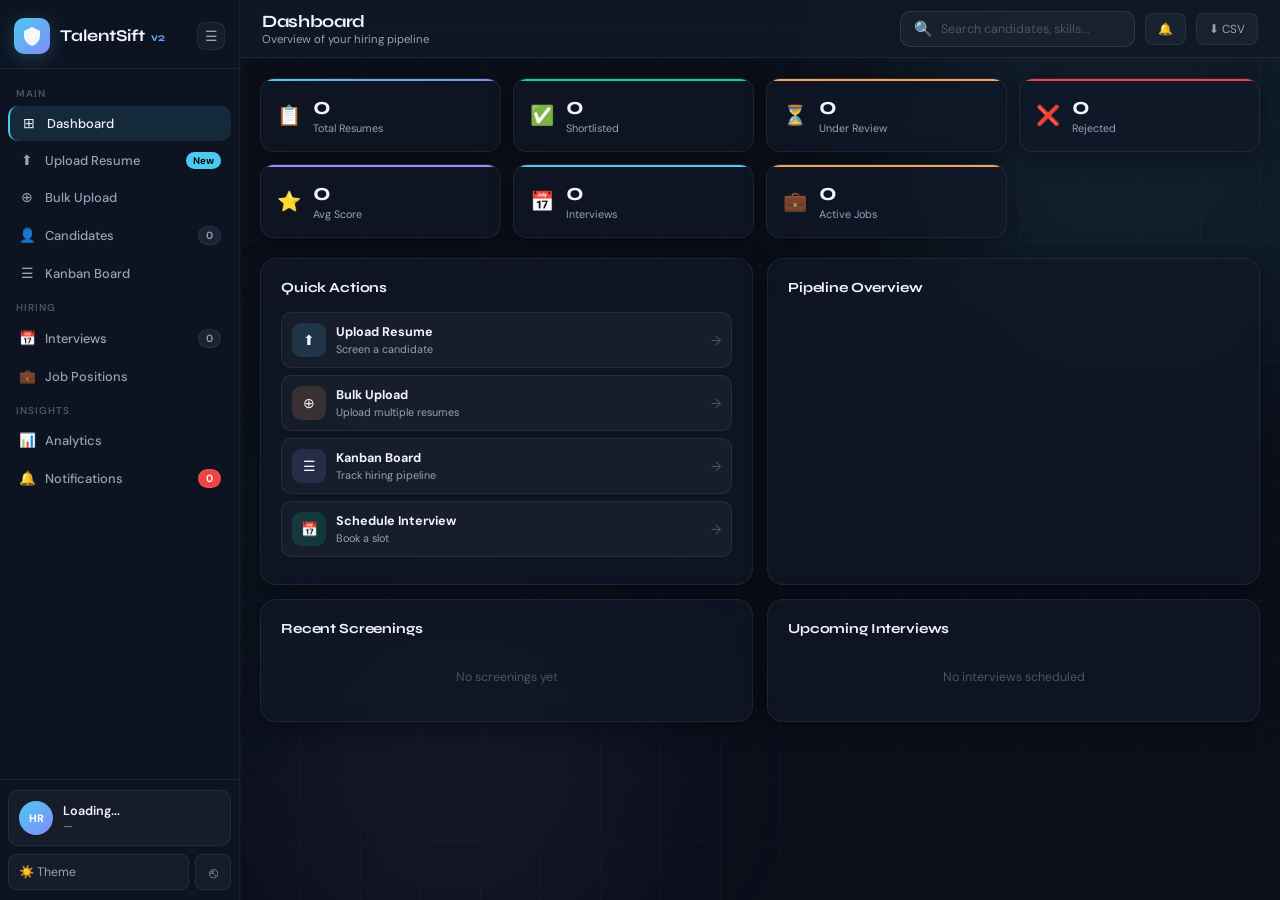
==== templates/index.html @ c9c7a119 "Add files via upload" ====
<!DOCTYPE html>
<html lang="en" data-theme="dark">
<head>
<meta charset="UTF-8">
<meta name="viewport" content="width=device-width, initial-scale=1.0">
<title>TalentSift v2 — Resume Screening System</title>
<link href="https://fonts.googleapis.com/css2?family=Syne:wght@400;500;600;700;800&family=DM+Sans:ital,opsz,wght@0,9..40,300;0,9..40,400;0,9..40,500&display=swap" rel="stylesheet">
<link rel="stylesheet" href="/static/css/style.css">
</head>
<body>

<div class="bg-canvas">
  <div class="orb orb-1"></div><div class="orb orb-2"></div><div class="orb orb-3"></div>
  <div class="grid-overlay"></div>
</div>

<!-- SIDEBAR -->
<aside class="sidebar" id="sidebar">
  <div class="sidebar-header">
    <div class="logo">
      <div class="logo-icon">
        <svg width="22" height="22" viewBox="0 0 22 22" fill="none">
          <path d="M11 2L3 6V11C3 15.4 6.5 19.6 11 20.9C15.5 19.6 19 15.4 19 11V6L11 2Z" fill="currentColor" opacity="0.9"/>
          <path d="M8 11L10 13L14 9" stroke="white" stroke-width="1.5" stroke-linecap="round" stroke-linejoin="round"/>
        </svg>
      </div>
      <span class="logo-text">TalentSift <span class="v2-badge">v2</span></span>
    </div>
    <button class="sidebar-toggle" id="sidebarToggle">☰</button>
  </div>

  <nav class="sidebar-nav">
    <div class="nav-label">Main</div>
    <button class="nav-item active" data-page="dashboard">
      <span class="ni">⊞</span><span>Dashboard</span>
    </button>
    <button class="nav-item" data-page="upload">
      <span class="ni">⬆</span><span>Upload Resume</span>
      <span class="nav-badge">New</span>
    </button>
    <button class="nav-item" data-page="bulk">
      <span class="ni">⊕</span><span>Bulk Upload</span>
    </button>
    <button class="nav-item" data-page="candidates">
      <span class="ni">👤</span><span>Candidates</span>
      <span class="nav-count" id="navCount">0</span>
    </button>
    <button class="nav-item" data-page="kanban">
      <span class="ni">☰</span><span>Kanban Board</span>
    </button>

    <div class="nav-label">Hiring</div>
    <button class="nav-item" data-page="interviews">
      <span class="ni">📅</span><span>Interviews</span>
      <span class="nav-count" id="interviewCount">0</span>
    </button>
    <button class="nav-item" data-page="jobs">
      <span class="ni">💼</span><span>Job Positions</span>
    </button>

    <div class="nav-label">Insights</div>
    <button class="nav-item" data-page="analytics">
      <span class="ni">📊</span><span>Analytics</span>
    </button>
    <button class="nav-item" data-page="notifications">
      <span class="ni">🔔</span><span>Notifications</span>
      <span class="nav-count notif-count" id="notifBadge">0</span>
    </button>
  </nav>

  <div class="sidebar-footer">
    <div class="user-card" id="userCard">
      <div class="user-av" id="userAv">HR</div>
      <div>
        <div class="user-name" id="userName">Loading...</div>
        <div class="user-role" id="userRole">—</div>
      </div>
    </div>
    <div style="display:flex;gap:6px;margin-top:8px">
      <button class="theme-toggle" id="themeToggle">🌙 Theme</button>
      <button class="logout-btn" id="logoutBtn">⎋</button>
    </div>
  </div>
</aside>

<!-- MAIN -->
<main class="main-content" id="mainContent">
  <header class="topbar">
    <div class="topbar-left">
      <button class="mobile-menu-btn" id="mobileMenuBtn">☰</button>
      <div>
        <h1 class="page-title" id="pageTitle">Dashboard</h1>
        <p class="page-subtitle" id="pageSubtitle">Overview of your hiring pipeline</p>
      </div>
    </div>
    <div class="topbar-right">
      <div class="search-bar">
        <span>🔍</span>
        <input type="text" placeholder="Search candidates, skills..." id="globalSearch">
      </div>
      <button class="btn-icon-only" onclick="navigateTo('notifications')" title="Notifications">🔔</button>
      <button class="btn-icon-only export-btn" onclick="exportCSV()" title="Export CSV">⬇ CSV</button>
    </div>
  </header>

  <div class="pages-container">

    <!-- ════ DASHBOARD ════ -->
    <div class="page active" id="page-dashboard">
      <div class="stats-grid" id="statsGrid">
        <div class="stat-card s-total">
          <div class="stat-ico">📋</div>
          <div><div class="stat-val" id="stTotal">0</div><div class="stat-lbl">Total Resumes</div></div>
        </div>
        <div class="stat-card s-sl">
          <div class="stat-ico">✅</div>
          <div><div class="stat-val" id="stSL">0</div><div class="stat-lbl">Shortlisted</div></div>
        </div>
        <div class="stat-card s-rv">
          <div class="stat-ico">⏳</div>
          <div><div class="stat-val" id="stRV">0</div><div class="stat-lbl">Under Review</div></div>
        </div>
        <div class="stat-card s-rj">
          <div class="stat-ico">❌</div>
          <div><div class="stat-val" id="stRJ">0</div><div class="stat-lbl">Rejected</div></div>
        </div>
        <div class="stat-card s-avg">
          <div class="stat-ico">⭐</div>
          <div><div class="stat-val" id="stAvg">0</div><div class="stat-lbl">Avg Score</div></div>
        </div>
        <div class="stat-card s-int">
          <div class="stat-ico">📅</div>
          <div><div class="stat-val" id="stInt">0</div><div class="stat-lbl">Interviews</div></div>
        </div>
        <div class="stat-card s-jobs">
          <div class="stat-ico">💼</div>
          <div><div class="stat-val" id="stJobs">0</div><div class="stat-lbl">Active Jobs</div></div>
        </div>
      </div>

      <div class="dash-grid">
        <div class="dc quick-acts">
          <h3 class="ct">Quick Actions</h3>
          <button class="action-btn" onclick="navigateTo('upload')"><span class="aico" style="background:rgba(76,201,240,.15)">⬆</span><div><b>Upload Resume</b><small>Screen a candidate</small></div><span class="arr">→</span></button>
          <button class="action-btn" onclick="navigateTo('bulk')"><span class="aico" style="background:rgba(244,162,97,.15)">⊕</span><div><b>Bulk Upload</b><small>Upload multiple resumes</small></div><span class="arr">→</span></button>
          <button class="action-btn" onclick="navigateTo('kanban')"><span class="aico" style="background:rgba(129,140,248,.15)">☰</span><div><b>Kanban Board</b><small>Track hiring pipeline</small></div><span class="arr">→</span></button>
          <button class="action-btn" onclick="navigateTo('interviews')"><span class="aico" style="background:rgba(6,214,160,.15)">📅</span><div><b>Schedule Interview</b><small>Book a slot</small></div><span class="arr">→</span></button>
        </div>

        <div class="dc pipeline-card">
          <h3 class="ct">Pipeline Overview</h3>
          <div id="pipelineOverview"></div>
        </div>

        <div class="dc recent-card">
          <h3 class="ct">Recent Screenings</h3>
          <div id="recentList"><div class="empty-sm">No screenings yet</div></div>
        </div>

        <div class="dc upcoming-card">
          <h3 class="ct">Upcoming Interviews</h3>
          <div id="upcomingInterviews"><div class="empty-sm">No interviews scheduled</div></div>
        </div>
      </div>
    </div>

    <!-- ════ UPLOAD ════ -->
    <div class="page" id="page-upload">
      <div class="upload-wrap">
        <div class="upload-left">
          <div class="dc">
            <h3 class="ct">Select Job Position</h3>
            <div class="fg"><label>Target Role</label><select class="fi" id="uploadJobSel"></select></div>
            <div class="divider"></div>
            <h3 class="ct">Upload Resume</h3>
            <div class="drop-zone" id="dropZone">
              <div style="font-size:2.5rem;opacity:.4">📄</div>
              <strong>Drop resume here or click to browse</strong>
              <span style="color:var(--sub);font-size:.8rem">PDF · DOC · DOCX · TXT · Max 16MB</span>
              <input type="file" id="fileInput" accept=".pdf,.doc,.docx,.txt" hidden>
            </div>
            <div class="file-preview" id="filePrev" style="display:none">
              <span style="font-size:1.6rem">📄</span>
              <div><div id="prevName" class="fn">file.pdf</div><div id="prevSize" class="fs">0 KB</div></div>
              <button class="rm-btn" id="rmFile">✕</button>
            </div>
            <button class="btn-primary btn-full" id="analyzeBtn" disabled>⚡ Analyze Resume</button>
          </div>
        </div>
        <div class="upload-right">
          <div class="dc results-panel" id="resultsPanel">
            <div class="rph" id="rph">
              <div style="font-size:3rem;opacity:.2">📊</div>
              <p style="color:var(--sub);text-align:center;font-size:.88rem">Upload a resume to see AI analysis results</p>
            </div>
            <div id="rContent" style="display:none"></div>
          </div>
        </div>
      </div>
      <!-- Overlay -->
      <div class="up-overlay" id="upOverlay" style="display:none">
        <div class="up-prog-card">
          <div class="spinner"></div>
          <div class="prog-title">Analyzing Resume...</div>
          <div id="progSteps">
            <div class="prog-step active" id="ps1">📥 Extracting content</div>
            <div class="prog-step" id="ps2">🧠 Parsing information</div>
            <div class="prog-step" id="ps3">⚖️ Scoring against role</div>
            <div class="prog-step" id="ps4">✅ Generating report</div>
          </div>
        </div>
      </div>
    </div>

    <!-- ════ BULK UPLOAD ════ -->
    <div class="page" id="page-bulk">
      <div class="dc" style="max-width:700px;margin:0 auto">
        <h3 class="ct">Bulk Resume Upload</h3>
        <p style="color:var(--sub);font-size:.88rem;margin-bottom:20px">Upload multiple resumes at once. All will be screened against the selected job position.</p>
        <div class="fg"><label>Target Job Position</label><select class="fi" id="bulkJobSel"></select></div>
        <div class="bulk-drop" id="bulkDrop">
          <div style="font-size:3rem;opacity:.3">📂</div>
          <strong style="font-size:1rem">Drop multiple resumes here</strong>
          <span style="color:var(--sub);font-size:.82rem">Or click to select files (PDF, DOC, DOCX, TXT)</span>
          <input type="file" id="bulkInput" accept=".pdf,.doc,.docx,.txt" multiple hidden>
        </div>
        <div id="bulkFileList" style="margin:16px 0;display:flex;flex-direction:column;gap:8px"></div>
        <button class="btn-primary btn-full" id="bulkAnalyzeBtn" disabled>⚡ Analyze All Resumes</button>
        <div id="bulkResults" style="margin-top:20px"></div>
      </div>
    </div>

    <!-- ════ CANDIDATES ════ -->
    <div class="page" id="page-candidates">
      <div class="cand-toolbar">
        <div class="filter-grp">
          <button class="fb active" data-filter="">All</button>
          <button class="fb" data-filter="shortlisted">✅ Shortlisted</button>
          <button class="fb" data-filter="review">⏳ Review</button>
          <button class="fb" data-filter="maybe">❓ Maybe</button>
          <button class="fb" data-filter="rejected">❌ Rejected</button>
        </div>
        <div style="display:flex;gap:8px;align-items:center">
          <select class="fi compact" id="candJobFilter"><option value="">All Positions</option></select>
          <button class="btn-sec" onclick="loadCandidates()">⟳ Refresh</button>
        </div>
      </div>
      <div class="cand-grid" id="candGrid">
        <div class="empty-state"><div class="ei">👤</div><h3>No candidates yet</h3><p>Upload resumes to start screening</p><button class="btn-primary" onclick="navigateTo('upload')">Upload Resume</button></div>
      </div>
    </div>

    <!-- ════ KANBAN ════ -->
    <div class="page" id="page-kanban">
      <div class="kanban-board" id="kanbanBoard">
        <!-- Columns rendered by JS -->
      </div>
    </div>

    <!-- ════ INTERVIEWS ════ -->
    <div class="page" id="page-interviews">
      <div class="int-wrap">
        <div class="int-list-panel">
          <div class="panel-hdr">
            <h3 class="ct">Scheduled Interviews</h3>
            <button class="btn-primary compact" onclick="openScheduleModal()">+ Schedule</button>
          </div>
          <div id="interviewList"><div class="empty-sm">No interviews scheduled yet</div></div>
        </div>
        <div class="int-cal-panel">
          <h3 class="ct">Interview Calendar</h3>
          <div class="mini-calendar" id="miniCalendar"></div>
          <div class="cal-events" id="calEvents"></div>
        </div>
      </div>
    </div>

    <!-- ════ JOBS ════ -->
    <div class="page" id="page-jobs">
      <div class="jobs-wrap">
        <div class="jobs-list-panel">
          <div class="panel-hdr">
            <h3 class="ct">Job Positions</h3>
            <button class="btn-primary compact" onclick="clearJobForm()">+ New Job</button>
          </div>
          <div id="jobsList"></div>
        </div>
        <div class="job-form-panel">
          <div class="panel-hdr"><h3 class="ct" id="jobFormTitle">Create Job Position</h3></div>
          <form id="jobForm" onsubmit="return false">
            <div class="fg"><label>Job Title *</label><input class="fi" id="jTitle" placeholder="e.g. Senior Python Developer"></div>
            <div class="fg"><label>Department</label><input class="fi" id="jDept" placeholder="e.g. Engineering"></div>
            <div class="fg"><label>Location</label><input class="fi" id="jLoc" placeholder="Remote / On-site / Hybrid"></div>
            <div class="fg"><label>Required Skills *</label><input class="fi" id="jReq" placeholder="python, django, postgresql"></div>
            <div class="fg"><label>Preferred Skills</label><input class="fi" id="jPref" placeholder="kubernetes, aws, redis"></div>
            <div class="fg"><label>Min. Experience (years)</label><input class="fi" type="number" id="jExp" placeholder="3" min="0"></div>
            <div class="fg"><label>Job Status</label><select class="fi" id="jStatus"><option value="active">Active</option><option value="paused">Paused</option><option value="closed">Closed</option></select></div>
            <div class="fg"><label>Description</label><textarea class="fi" id="jDesc" rows="4" placeholder="Describe the role..."></textarea></div>
            <div style="display:flex;gap:10px">
              <button class="btn-primary" style="flex:1" id="saveJobBtn">Save Position</button>
              <button class="btn-sec" onclick="clearJobForm()" style="flex:1">Cancel</button>
            </div>
          </form>
        </div>
      </div>
    </div>

    <!-- ════ ANALYTICS ════ -->
    <div class="page" id="page-analytics">
      <div class="an-grid">
        <div class="dc an-card">
          <h3 class="ct">Top Skills in Demand</h3>
          <div id="anSkills"><div class="empty-sm">No data yet</div></div>
        </div>
        <div class="dc an-card">
          <h3 class="ct">Score Distribution</h3>
          <div id="anScores"><div class="empty-sm">No data yet</div></div>
        </div>
        <div class="dc an-card">
          <h3 class="ct">Status Breakdown</h3>
          <div id="anStatus"><div class="empty-sm">No data yet</div></div>
        </div>
        <div class="dc an-card">
          <h3 class="ct">Upload Timeline</h3>
          <div id="anTimeline"><div class="empty-sm">No data yet</div></div>
        </div>
        <div class="dc an-full">
          <h3 class="ct">Pipeline Health Metrics</h3>
          <div id="anHealth"><div class="empty-sm">No data yet</div></div>
        </div>
      </div>
    </div>

    <!-- ════ NOTIFICATIONS ════ -->
    <div class="page" id="page-notifications">
      <div class="dc" style="max-width:700px;margin:0 auto">
        <h3 class="ct">Notifications</h3>
        <div id="notifList"><div class="empty-sm">No notifications yet</div></div>
      </div>
    </div>

  </div><!-- end pages-container -->
</main>

<!-- ════ CANDIDATE MODAL ════ -->
<div class="modal-overlay" id="candModal" style="display:none">
  <div class="modal-card large">
    <button class="modal-close" onclick="closeCandModal()">✕</button>
    <div id="candModalContent"></div>
  </div>
</div>

<!-- ════ INTERVIEW SCHEDULE MODAL ════ -->
<div class="modal-overlay" id="schedModal" style="display:none">
  <div class="modal-card">
    <button class="modal-close" onclick="closeSchedModal()">✕</button>
    <h3 class="ct" style="margin-bottom:20px">📅 Schedule Interview</h3>
    <div class="fg"><label>Candidate</label><select class="fi" id="sIntCandidate"></select></div>
    <div class="fg"><label>Interviewer Name</label><input class="fi" id="sIntInterviewer" placeholder="e.g. John Smith"></div>
    <div style="display:grid;grid-template-columns:1fr 1fr;gap:12px">
      <div class="fg"><label>Date</label><input class="fi" type="date" id="sIntDate"></div>
      <div class="fg"><label>Time</label><input class="fi" type="time" id="sIntTime"></div>
    </div>
    <div class="fg"><label>Interview Type</label>
      <select class="fi" id="sIntType">
        <option>Video Call</option><option>Phone Screening</option>
        <option>Technical Round</option><option>HR Round</option>
        <option>In-Person</option><option>Panel Interview</option>
      </select>
    </div>
    <div class="fg"><label>Meeting Link (optional)</label><input class="fi" id="sIntLink" placeholder="https://meet.google.com/..."></div>
    <div class="fg"><label>Notes</label><textarea class="fi" id="sIntNotes" rows="3" placeholder="Interview agenda, preparation notes..."></textarea></div>
    <div style="display:flex;gap:10px;margin-top:4px">
      <button class="btn-primary" style="flex:1" onclick="saveInterview()">📅 Schedule & Notify</button>
      <button class="btn-sec" onclick="closeSchedModal()">Cancel</button>
    </div>
  </div>
</div>

<!-- TOAST -->
<div class="toast-container" id="toastCont"></div>

<script src="/static/js/app.js"></script>
</body>
</html>
---- static/css/style.css ----
/* TalentSift v2 — Complete Stylesheet */
@import url('https://fonts.googleapis.com/css2?family=Syne:wght@400;500;600;700;800&family=DM+Sans:opsz,wght@9..40,300;9..40,400;9..40,500&display=swap');

:root {
  --fd: 'Syne', sans-serif;
  --fb: 'DM Sans', sans-serif;
  --sw: 240px;
  --scw: 68px;
  --tr: 0.22s cubic-bezier(.4,0,.2,1);
  --c-sl: #06d6a0; --c-rv: #f4a261; --c-mb: #a78bfa;
  --c-rj: #ef4444; --c-ac: #4cc9f0; --c-ac2: #818cf8;
}
[data-theme="dark"] {
  --bg:#0b0f1a; --surf:#111827; --elev:#1a2234; --hov:#1e2a40;
  --brd:rgba(255,255,255,.07); --brd2:rgba(255,255,255,.14);
  --tx:#f0f4ff; --sub:#94a3b8; --mut:#4b5563;
  --sb-bg:#0d1321; --sb-brd:rgba(255,255,255,.06);
  --nac:rgba(76,201,240,.12); --nacb:#4cc9f0; --nhov:rgba(255,255,255,.04);
  --ibg:rgba(255,255,255,.04); --ibrd:rgba(255,255,255,.1); --ifoc:rgba(76,201,240,.3);
  --cbg:rgba(17,24,39,.7); --cbrd:rgba(255,255,255,.07); --csh:0 4px 24px rgba(0,0,0,.4);
  --o1:rgba(76,201,240,.08); --o2:rgba(129,140,248,.06); --o3:rgba(6,214,160,.04);
  --grid:rgba(255,255,255,.02);
  --bp:linear-gradient(135deg,#4cc9f0,#818cf8); --bps:0 4px 20px rgba(76,201,240,.25);
}
[data-theme="light"] {
  --bg:#f0f4ff; --surf:#fff; --elev:#f8faff; --hov:#eef2ff;
  --brd:rgba(0,0,0,.07); --brd2:rgba(0,0,0,.14);
  --tx:#0f172a; --sub:#475569; --mut:#94a3b8;
  --sb-bg:#fff; --sb-brd:rgba(0,0,0,.06);
  --nac:rgba(76,201,240,.1); --nacb:#0ea5e9; --nhov:rgba(0,0,0,.03);
  --ibg:rgba(0,0,0,.03); --ibrd:rgba(0,0,0,.1); --ifoc:rgba(14,165,233,.2);
  --cbg:rgba(255,255,255,.9); --cbrd:rgba(0,0,0,.07); --csh:0 4px 24px rgba(0,0,0,.08);
  --o1:rgba(14,165,233,.07); --o2:rgba(129,140,248,.05); --o3:rgba(6,214,160,.04);
  --grid:rgba(0,0,0,.025);
  --bp:linear-gradient(135deg,#0ea5e9,#818cf8); --bps:0 4px 20px rgba(14,165,233,.25);
}

*,*::before,*::after{box-sizing:border-box;margin:0;padding:0;}
html{font-size:15px;}
body{font-family:var(--fb);background:var(--bg);color:var(--tx);min-height:100vh;display:flex;overflow:hidden;transition:background .3s,color .2s;}
::-webkit-scrollbar{width:5px;height:5px;}
::-webkit-scrollbar-track{background:transparent;}
::-webkit-scrollbar-thumb{background:var(--brd2);border-radius:10px;}

/* BG */
.bg-canvas{position:fixed;inset:0;z-index:0;pointer-events:none;overflow:hidden;}
.orb{position:absolute;border-radius:50%;filter:blur(80px);animation:of 22s ease-in-out infinite;}
.orb-1{width:500px;height:500px;background:var(--o1);top:-100px;right:-100px;animation-duration:25s;}
.orb-2{width:400px;height:400px;background:var(--o2);bottom:-80px;left:20%;animation-duration:30s;animation-delay:-8s;}
.orb-3{width:350px;height:350px;background:var(--o3);top:40%;left:-80px;animation-duration:22s;animation-delay:-15s;}
@keyframes of{0%,100%{transform:translate(0,0) scale(1);}33%{transform:translate(30px,-30px) scale(1.05);}66%{transform:translate(-20px,20px) scale(.95);}}
.grid-overlay{position:absolute;inset:0;background-image:linear-gradient(var(--grid) 1px,transparent 1px),linear-gradient(90deg,var(--grid) 1px,transparent 1px);background-size:60px 60px;}

/* SIDEBAR */
.sidebar{position:fixed;left:0;top:0;bottom:0;width:var(--sw);background:var(--sb-bg);border-right:1px solid var(--sb-brd);display:flex;flex-direction:column;z-index:100;transition:width var(--tr);backdrop-filter:blur(20px);}
.sidebar.collapsed{width:var(--scw);}
.sidebar.collapsed .logo-text,.sidebar.collapsed .nav-item span:not(.ni),.sidebar.collapsed .nav-label,.sidebar.collapsed .nav-badge,.sidebar.collapsed .nav-count,.sidebar.collapsed .user-name,.sidebar.collapsed .user-role,.sidebar.collapsed .theme-toggle span{display:none;}
.sidebar-header{padding:18px 14px 14px;display:flex;align-items:center;justify-content:space-between;border-bottom:1px solid var(--sb-brd);}
.logo{display:flex;align-items:center;gap:10px;}
.logo-icon{width:36px;height:36px;border-radius:10px;background:var(--bp);display:flex;align-items:center;justify-content:center;color:white;flex-shrink:0;box-shadow:var(--bps);}
.logo-text{font-family:var(--fd);font-weight:700;font-size:1.1rem;color:var(--tx);}
.v2-badge{background:var(--bp);-webkit-background-clip:text;-webkit-text-fill-color:transparent;font-size:.75rem;margin-left:2px;}
.sidebar-toggle{width:28px;height:28px;border-radius:8px;border:1px solid var(--brd);background:var(--ibg);color:var(--sub);cursor:pointer;font-size:.9rem;transition:all var(--tr);}
.sidebar-toggle:hover{background:var(--hov);}
.sidebar-nav{flex:1;padding:10px 8px;overflow-y:auto;}
.nav-label{font-size:.67rem;font-weight:600;letter-spacing:.1em;text-transform:uppercase;color:var(--mut);padding:8px 8px 4px;margin-bottom:2px;}
.nav-item{width:100%;display:flex;align-items:center;gap:9px;padding:9px 10px;border-radius:10px;border:none;background:transparent;color:var(--sub);cursor:pointer;font-family:var(--fb);font-size:.86rem;font-weight:500;transition:all var(--tr);position:relative;margin-bottom:2px;text-align:left;}
.nav-item:hover{background:var(--nhov);color:var(--tx);}
.nav-item.active{background:var(--nac);color:var(--tx);border-left:2.5px solid var(--nacb);}
.ni{font-size:.9rem;flex-shrink:0;width:18px;text-align:center;}
.nav-badge{margin-left:auto;background:var(--c-ac);color:#000;font-size:.64rem;font-weight:700;padding:2px 7px;border-radius:20px;}
.nav-count{margin-left:auto;background:var(--elev);color:var(--sub);font-size:.7rem;font-weight:600;padding:2px 7px;border-radius:20px;border:1px solid var(--brd);}
.notif-count{background:var(--c-rj)!important;color:white!important;}
.sidebar-footer{padding:10px 8px;border-top:1px solid var(--sb-brd);}
.user-card{display:flex;align-items:center;gap:10px;padding:10px;border-radius:10px;background:var(--ibg);border:1px solid var(--brd);margin-bottom:8px;}
.user-av{width:34px;height:34px;border-radius:50%;background:var(--bp);display:flex;align-items:center;justify-content:center;font-size:.72rem;font-weight:700;color:white;flex-shrink:0;}
.user-name{font-size:.84rem;font-weight:600;color:var(--tx);}
.user-role{font-size:.72rem;color:var(--sub);text-transform:capitalize;}
.theme-toggle{flex:1;display:flex;align-items:center;gap:6px;padding:8px 10px;border-radius:8px;border:1px solid var(--brd);background:var(--ibg);color:var(--sub);cursor:pointer;font-family:var(--fb);font-size:.82rem;transition:all var(--tr);}
.theme-toggle:hover{background:var(--hov);color:var(--tx);}
.logout-btn{width:36px;height:36px;border-radius:8px;border:1px solid var(--brd);background:var(--ibg);color:var(--sub);cursor:pointer;font-size:1rem;transition:all var(--tr);}
.logout-btn:hover{background:rgba(239,68,68,.15);color:var(--c-rj);}

/* MAIN */
.main-content{margin-left:var(--sw);flex:1;display:flex;flex-direction:column;height:100vh;overflow:hidden;transition:margin-left var(--tr);position:relative;z-index:1;}
.sidebar.collapsed~.main-content{margin-left:var(--scw);}

/* TOPBAR */
.topbar{height:58px;padding:0 22px;display:flex;align-items:center;justify-content:space-between;border-bottom:1px solid var(--brd);background:rgba(var(--surf-rgb,17,24,39),.8);backdrop-filter:blur(20px);flex-shrink:0;}
[data-theme="light"] .topbar{background:rgba(255,255,255,.85);}
.topbar-left{display:flex;align-items:center;gap:12px;}
.mobile-menu-btn{display:none;width:34px;height:34px;border-radius:8px;border:1px solid var(--brd);background:var(--ibg);color:var(--sub);cursor:pointer;font-size:1rem;}
.page-title{font-family:var(--fd);font-size:1.15rem;font-weight:700;letter-spacing:-.02em;}
.page-subtitle{font-size:.76rem;color:var(--sub);}
.topbar-right{display:flex;align-items:center;gap:10px;}
.search-bar{display:flex;align-items:center;gap:8px;padding:7px 13px;border-radius:10px;border:1px solid var(--ibrd);background:var(--ibg);}
.search-bar input{border:none;background:transparent;outline:none;font-family:var(--fb);font-size:.83rem;color:var(--tx);width:180px;}
.search-bar input::placeholder{color:var(--mut);}
.btn-icon-only{padding:7px 12px;border-radius:8px;border:1px solid var(--brd);background:var(--ibg);color:var(--sub);cursor:pointer;font-size:.78rem;font-family:var(--fb);transition:all var(--tr);}
.btn-icon-only:hover{background:var(--hov);color:var(--tx);}

/* PAGES */
.pages-container{flex:1;overflow-y:auto;padding:20px;}
.page{display:none;animation:fiu .3s ease both;}
.page.active{display:block;}
@keyframes fiu{from{opacity:0;transform:translateY(10px);}to{opacity:1;transform:translateY(0);}}

/* SHARED CARD */
.dc{background:var(--cbg);border:1px solid var(--cbrd);border-radius:16px;padding:20px;backdrop-filter:blur(10px);box-shadow:var(--csh);}
.ct{font-family:var(--fd);font-size:.93rem;font-weight:700;margin-bottom:16px;letter-spacing:-.01em;}
.divider{border:none;border-top:1px solid var(--brd);margin:18px 0;}

/* FORMS */
.fg{margin-bottom:14px;}
.fg label{display:block;font-size:.8rem;font-weight:600;color:var(--sub);margin-bottom:5px;}
.fi{width:100%;padding:9px 13px;border:1px solid var(--ibrd);border-radius:10px;background:var(--ibg);color:var(--tx);font-family:var(--fb);font-size:.86rem;outline:none;transition:all var(--tr);}
.fi:focus{border-color:var(--c-ac);box-shadow:0 0 0 3px var(--ifoc);}
textarea.fi{resize:vertical;}

/* BUTTONS */
.btn-primary{padding:10px 18px;border-radius:10px;border:none;background:var(--bp);color:white;font-family:var(--fb);font-size:.86rem;font-weight:600;cursor:pointer;display:inline-flex;align-items:center;justify-content:center;gap:7px;transition:all var(--tr);box-shadow:var(--bps);}
.btn-primary:hover:not(:disabled){transform:translateY(-1px);filter:brightness(1.1);}
.btn-primary:disabled{opacity:.4;cursor:not-allowed;}
.btn-primary.btn-full{width:100%;}
.btn-primary.compact{padding:7px 13px;font-size:.8rem;}
.btn-sec{padding:8px 13px;border-radius:9px;border:1px solid var(--brd);background:var(--ibg);color:var(--sub);font-family:var(--fb);font-size:.82rem;cursor:pointer;transition:all var(--tr);}
.btn-sec:hover{background:var(--hov);color:var(--tx);}

/* STATS */
.stats-grid{display:grid;grid-template-columns:repeat(7,1fr);gap:12px;margin-bottom:20px;}
.stat-card{background:var(--cbg);border:1px solid var(--cbrd);border-radius:14px;padding:16px;display:flex;align-items:center;gap:12px;box-shadow:var(--csh);transition:transform var(--tr);position:relative;overflow:hidden;}
.stat-card::before{content:'';position:absolute;top:0;left:0;right:0;height:2px;border-radius:14px 14px 0 0;}
.s-total::before{background:linear-gradient(90deg,var(--c-ac),var(--c-ac2));}
.s-sl::before{background:var(--c-sl);}
.s-rv::before{background:var(--c-rv);}
.s-rj::before{background:var(--c-rj);}
.s-avg::before{background:var(--c-mb);}
.s-int::before{background:var(--c-ac);}
.s-jobs::before{background:var(--c-rv);}
.stat-card:hover{transform:translateY(-2px);}
.stat-ico{font-size:1.3rem;}
.stat-val{font-family:var(--fd);font-size:1.6rem;font-weight:700;line-height:1;}
.stat-lbl{font-size:.72rem;color:var(--sub);margin-top:2px;}

/* DASHBOARD GRID */
.dash-grid{display:grid;grid-template-columns:1fr 1fr 1.2fr 1fr;gap:14px;}
.quick-acts .action-btn{width:100%;display:flex;align-items:center;gap:10px;padding:10px;border-radius:10px;border:1px solid var(--brd);background:var(--ibg);color:var(--tx);cursor:pointer;font-family:var(--fb);transition:all var(--tr);margin-bottom:7px;text-align:left;}
.quick-acts .action-btn:hover{background:var(--hov);transform:translateX(3px);}
.aico{width:34px;height:34px;border-radius:9px;display:flex;align-items:center;justify-content:center;font-size:.9rem;flex-shrink:0;}
.quick-acts .action-btn b{display:block;font-size:.84rem;}
.quick-acts .action-btn small{font-size:.72rem;color:var(--sub);}
.arr{margin-left:auto;color:var(--mut);}
.quick-acts .action-btn:hover .arr{transform:translateX(3px);}

/* Pipeline */
.pipe-row{display:flex;align-items:center;gap:8px;margin-bottom:12px;}
.pipe-lbl{font-size:.78rem;color:var(--sub);width:80px;flex-shrink:0;}
.pipe-track{flex:1;height:7px;border-radius:20px;background:var(--ibg);overflow:hidden;}
.pipe-fill{height:100%;border-radius:20px;transition:width .8s cubic-bezier(.4,0,.2,1);}
.pf-sl{background:var(--c-sl);} .pf-rv{background:var(--c-rv);} .pf-mb{background:var(--c-mb);} .pf-rj{background:var(--c-rj);}
.pipe-pct{font-size:.74rem;font-weight:600;color:var(--sub);width:34px;text-align:right;}

/* Recent */
.recent-item{display:flex;align-items:center;gap:9px;padding:9px 11px;border-radius:10px;background:var(--ibg);border:1px solid var(--brd);margin-bottom:7px;}
.r-av{width:32px;height:32px;border-radius:50%;background:var(--bp);display:flex;align-items:center;justify-content:center;font-size:.7rem;font-weight:700;color:white;flex-shrink:0;}
.r-name{font-size:.83rem;font-weight:600;}
.r-job{font-size:.73rem;color:var(--sub);}
.r-score{margin-left:auto;font-family:var(--fd);font-weight:700;font-size:.9rem;}

/* Upcoming interviews */
.up-int-item{padding:10px 12px;border-radius:10px;background:var(--ibg);border:1px solid var(--brd);margin-bottom:7px;}
.up-int-name{font-size:.85rem;font-weight:600;}
.up-int-meta{font-size:.75rem;color:var(--sub);margin-top:3px;}
.up-int-date{font-size:.72rem;color:var(--c-ac);margin-top:4px;font-weight:500;}

/* UPLOAD */
.upload-wrap{display:grid;grid-template-columns:420px 1fr;gap:18px;position:relative;}
.drop-zone{border:2px dashed var(--brd2);border-radius:14px;padding:36px 20px;display:flex;flex-direction:column;align-items:center;gap:8px;cursor:pointer;transition:all var(--tr);text-align:center;background:var(--ibg);margin-bottom:14px;}
.drop-zone:hover,.drop-zone.dov{border-color:var(--c-ac);background:rgba(76,201,240,.05);}
.file-preview{display:flex;align-items:center;gap:10px;padding:10px 13px;border-radius:10px;background:rgba(76,201,240,.08);border:1px solid rgba(76,201,240,.2);margin-bottom:14px;}
.fn{font-size:.86rem;font-weight:600;} .fs{font-size:.74rem;color:var(--sub);}
.rm-btn{margin-left:auto;width:26px;height:26px;border-radius:50%;border:1px solid var(--brd);background:var(--ibg);color:var(--sub);cursor:pointer;font-size:.7rem;transition:all var(--tr);}
.rm-btn:hover{background:rgba(239,68,68,.15);color:var(--c-rj);}
.results-panel{min-height:400px;}
.rph{display:flex;flex-direction:column;align-items:center;justify-content:center;min-height:350px;gap:12px;}

/* Score section */
.score-sec{display:flex;align-items:center;gap:20px;margin-bottom:20px;padding-bottom:20px;border-bottom:1px solid var(--brd);}
.ring-wrap{position:relative;width:110px;height:110px;flex-shrink:0;}
.ring-wrap svg{width:100%;height:100%;}
.ring-bg{stroke:var(--ibg);}
.ring-prog{transition:stroke-dashoffset 1s cubic-bezier(.4,0,.2,1);}
.ring-center{position:absolute;inset:0;display:flex;flex-direction:column;align-items:center;justify-content:center;}
.ring-num{font-family:var(--fd);font-size:1.9rem;font-weight:800;line-height:1;}
.ring-sub{font-size:.68rem;color:var(--mut);}
.sc-badge{display:inline-block;padding:3px 10px;border-radius:20px;font-size:.74rem;font-weight:700;margin-bottom:5px;}
.sc-excellent{background:rgba(6,214,160,.15);color:var(--c-sl);}
.sc-good{background:rgba(244,162,97,.15);color:var(--c-rv);}
.sc-average{background:rgba(167,139,250,.15);color:var(--c-mb);}
.sc-below{background:rgba(239,68,68,.1);color:var(--c-rj);}
.sc-name{font-family:var(--fd);font-weight:700;font-size:.98rem;}
.sc-email{font-size:.76rem;color:var(--sub);}

.bd-item{margin-bottom:10px;}
.bd-hdr{display:flex;justify-content:space-between;margin-bottom:3px;font-size:.8rem;}
.bd-track{height:5px;border-radius:20px;background:var(--ibg);overflow:hidden;}
.bd-fill{height:100%;border-radius:20px;background:var(--bp);}

.sk-grid{display:grid;grid-template-columns:1fr 1fr;gap:10px;margin-bottom:16px;}
.sk-lbl{font-size:.75rem;font-weight:700;letter-spacing:.05em;text-transform:uppercase;margin-bottom:7px;}
.sk-lbl.matched{color:var(--c-sl);} .sk-lbl.missing{color:var(--c-rj);}
.sk-tags{display:flex;flex-wrap:wrap;gap:5px;}
.sk-tag{padding:2px 9px;border-radius:20px;font-size:.7rem;font-weight:500;}
.sk-m{background:rgba(6,214,160,.12);color:var(--c-sl);border:1px solid rgba(6,214,160,.2);}
.sk-x{background:rgba(239,68,68,.1);color:var(--c-rj);border:1px solid rgba(239,68,68,.2);}

.res-actions{display:flex;gap:8px;}
.ra{flex:1;padding:9px;border-radius:9px;border:none;font-family:var(--fb);font-size:.83rem;font-weight:600;cursor:pointer;transition:all var(--tr);}
.ra:hover{transform:translateY(-1px);}
.ra-sl{background:rgba(6,214,160,.15);color:var(--c-sl);border:1px solid rgba(6,214,160,.3);}
.ra-rj{background:rgba(239,68,68,.1);color:var(--c-rj);border:1px solid rgba(239,68,68,.2);}
.ra-new{background:var(--ibg);color:var(--sub);border:1px solid var(--brd);}

/* Overlay */
.up-overlay{position:fixed;inset:0;background:rgba(0,0,0,.55);display:flex;align-items:center;justify-content:center;z-index:1000;backdrop-filter:blur(8px);}
.up-prog-card{background:var(--cbg);border:1px solid var(--brd2);border-radius:20px;padding:34px 40px;text-align:center;box-shadow:0 20px 60px rgba(0,0,0,.5);}
.spinner{width:48px;height:48px;border-radius:50%;border:3px solid var(--brd);border-top-color:var(--c-ac);animation:spin .8s linear infinite;margin:0 auto 14px;}
@keyframes spin{to{transform:rotate(360deg);}}
.prog-title{font-family:var(--fd);font-size:1.05rem;font-weight:700;margin-bottom:18px;}
.prog-step{padding:7px 14px;border-radius:8px;font-size:.83rem;color:var(--mut);margin-bottom:5px;transition:all var(--tr);}
.prog-step.active{color:var(--tx);background:var(--nac);}
.prog-step.done{color:var(--c-sl);}

/* BULK UPLOAD */
.bulk-drop{border:2px dashed var(--brd2);border-radius:14px;padding:48px 20px;display:flex;flex-direction:column;align-items:center;gap:10px;cursor:pointer;background:var(--ibg);transition:all var(--tr);text-align:center;margin-bottom:12px;}
.bulk-drop:hover{border-color:var(--c-ac);background:rgba(76,201,240,.05);}
.bulk-file-item{display:flex;align-items:center;gap:10px;padding:9px 12px;border-radius:9px;background:var(--ibg);border:1px solid var(--brd);}
.bulk-res-item{padding:10px 14px;border-radius:10px;margin-bottom:7px;border:1px solid var(--brd);}
.bulk-res-item.success{background:rgba(6,214,160,.08);border-color:rgba(6,214,160,.2);}
.bulk-res-item.error{background:rgba(239,68,68,.08);border-color:rgba(239,68,68,.2);}

/* CANDIDATES */
.cand-toolbar{display:flex;align-items:center;justify-content:space-between;gap:10px;margin-bottom:16px;flex-wrap:wrap;}
.filter-grp{display:flex;gap:5px;flex-wrap:wrap;}
.fb{padding:5px 12px;border-radius:20px;border:1px solid var(--brd);background:var(--ibg);color:var(--sub);font-family:var(--fb);font-size:.79rem;cursor:pointer;transition:all var(--tr);}
.fb:hover{background:var(--hov);color:var(--tx);}
.fb.active{background:var(--nac);color:var(--tx);border-color:var(--nacb);}
.fi.compact{padding:6px 10px;font-size:.8rem;}
.cand-grid{display:grid;grid-template-columns:repeat(auto-fill,minmax(290px,1fr));gap:14px;}
.cand-card{background:var(--cbg);border:1px solid var(--cbrd);border-radius:16px;padding:16px;box-shadow:var(--csh);transition:all var(--tr);cursor:pointer;position:relative;overflow:hidden;}
.cand-card::before{content:'';position:absolute;top:0;left:0;right:0;height:2px;}
.cand-card.shortlisted::before{background:var(--c-sl);}
.cand-card.review::before{background:var(--c-rv);}
.cand-card.maybe::before{background:var(--c-mb);}
.cand-card.rejected::before{background:var(--c-rj);}
.cand-card:hover{transform:translateY(-3px);box-shadow:0 12px 40px rgba(0,0,0,.2);}
.cc-hdr{display:flex;align-items:flex-start;gap:10px;margin-bottom:10px;}
.cc-av{width:42px;height:42px;border-radius:50%;background:var(--bp);display:flex;align-items:center;justify-content:center;font-family:var(--fd);font-weight:700;font-size:.88rem;color:white;flex-shrink:0;}
.cc-name{font-family:var(--fd);font-weight:700;font-size:.94rem;}
.cc-job{font-size:.74rem;color:var(--sub);margin-top:2px;}
.cc-score{margin-left:auto;text-align:center;font-family:var(--fd);font-weight:800;font-size:1.25rem;}
.cc-score span{display:block;font-size:.62rem;font-weight:400;color:var(--mut);}
.cc-tags{display:flex;flex-wrap:wrap;gap:4px;margin-bottom:10px;}
.cc-tag{padding:2px 7px;border-radius:20px;font-size:.68rem;background:var(--ibg);color:var(--sub);border:1px solid var(--brd);}
.cc-footer{display:flex;align-items:center;justify-content:space-between;}
.st-badge{padding:3px 9px;border-radius:20px;font-size:.7rem;font-weight:600;}
.st-shortlisted{background:rgba(6,214,160,.12);color:var(--c-sl);}
.st-review{background:rgba(244,162,97,.12);color:var(--c-rv);}
.st-maybe{background:rgba(167,139,250,.12);color:var(--c-mb);}
.st-rejected{background:rgba(239,68,68,.1);color:var(--c-rj);}
.cc-date{font-size:.7rem;color:var(--mut);}
.cc-acts{display:flex;gap:5px;}
.cc-act{width:26px;height:26px;border-radius:7px;border:1px solid var(--brd);background:var(--ibg);color:var(--sub);cursor:pointer;font-size:.75rem;display:flex;align-items:center;justify-content:center;transition:all var(--tr);}
.cc-act:hover{background:var(--hov);}
.cc-act.del:hover{background:rgba(239,68,68,.15);color:var(--c-rj);}
.cc-act.sched:hover{background:rgba(76,201,240,.15);color:var(--c-ac);}

/* KANBAN */
.kanban-board{display:flex;gap:14px;overflow-x:auto;padding-bottom:10px;min-height:500px;}
.kb-col{min-width:240px;max-width:260px;background:var(--cbg);border:1px solid var(--cbrd);border-radius:16px;padding:14px;flex-shrink:0;display:flex;flex-direction:column;}
.kb-col-hdr{display:flex;align-items:center;justify-content:space-between;margin-bottom:12px;padding-bottom:10px;border-bottom:1px solid var(--brd);}
.kb-col-title{font-family:var(--fd);font-weight:700;font-size:.88rem;display:flex;align-items:center;gap:6px;}
.kb-count{background:var(--ibg);border:1px solid var(--brd);color:var(--sub);font-size:.7rem;font-weight:600;padding:2px 7px;border-radius:20px;}
.kb-cards{display:flex;flex-direction:column;gap:8px;flex:1;overflow-y:auto;}
.kb-card{background:var(--surf);border:1px solid var(--brd);border-radius:10px;padding:10px 12px;cursor:grab;transition:all var(--tr);position:relative;}
.kb-card:hover{border-color:var(--brd2);box-shadow:0 4px 16px rgba(0,0,0,.15);}
.kb-card.dragging{opacity:.5;cursor:grabbing;}
.kb-col.drag-over{background:rgba(76,201,240,.05);border-color:var(--c-ac);}
.kb-name{font-weight:600;font-size:.84rem;margin-bottom:3px;}
.kb-job{font-size:.72rem;color:var(--sub);margin-bottom:7px;}
.kb-score{position:absolute;top:10px;right:10px;font-family:var(--fd);font-weight:700;font-size:.88rem;}

/* INTERVIEWS */
.int-wrap{display:grid;grid-template-columns:1.2fr 1fr;gap:16px;}
.int-list-panel,.int-cal-panel{background:var(--cbg);border:1px solid var(--cbrd);border-radius:16px;padding:18px;box-shadow:var(--csh);}
.panel-hdr{display:flex;align-items:center;justify-content:space-between;margin-bottom:14px;}
.int-item{padding:12px 14px;border-radius:10px;border:1px solid var(--brd);background:var(--ibg);margin-bottom:8px;position:relative;}
.int-item.today{border-left:3px solid var(--c-ac);}
.int-name{font-weight:600;font-size:.86rem;}
.int-meta{font-size:.76rem;color:var(--sub);margin-top:3px;}
.int-date{font-size:.74rem;color:var(--c-ac);margin-top:4px;font-weight:500;}
.int-type-badge{display:inline-block;padding:2px 8px;border-radius:20px;font-size:.68rem;background:rgba(76,201,240,.1);color:var(--c-ac);margin-top:4px;}
.int-actions{position:absolute;top:10px;right:10px;display:flex;gap:4px;}
.mini-calendar{background:var(--ibg);border-radius:12px;padding:14px;margin-bottom:14px;}
.cal-hdr{display:flex;justify-content:space-between;align-items:center;margin-bottom:12px;font-weight:600;font-size:.88rem;}
.cal-btn{background:none;border:none;color:var(--sub);cursor:pointer;font-size:1rem;padding:4px 8px;border-radius:6px;transition:all var(--tr);}
.cal-btn:hover{background:var(--hov);color:var(--tx);}
.cal-grid{display:grid;grid-template-columns:repeat(7,1fr);gap:3px;text-align:center;}
.cal-day-name{font-size:.68rem;color:var(--mut);padding:4px 0;font-weight:600;}
.cal-day{font-size:.78rem;padding:5px;border-radius:7px;cursor:pointer;transition:all var(--tr);}
.cal-day:hover{background:var(--hov);}
.cal-day.today{background:var(--bp);color:white;font-weight:700;}
.cal-day.has-event{position:relative;}
.cal-day.has-event::after{content:'';position:absolute;bottom:2px;left:50%;transform:translateX(-50%);width:4px;height:4px;border-radius:50%;background:var(--c-ac);}
.cal-day.other-month{color:var(--mut);}
.cal-events h4{font-size:.8rem;font-weight:600;color:var(--sub);margin-bottom:8px;}
.cal-event-item{padding:7px 10px;border-radius:8px;background:rgba(76,201,240,.08);border:1px solid rgba(76,201,240,.15);margin-bottom:5px;font-size:.78rem;}

/* JOBS */
.jobs-wrap{display:grid;grid-template-columns:340px 1fr;gap:16px;}
.jobs-list-panel,.job-form-panel{background:var(--cbg);border:1px solid var(--cbrd);border-radius:16px;padding:18px;box-shadow:var(--csh);}
.job-item{padding:11px 13px;border-radius:10px;border:1px solid var(--brd);background:var(--ibg);margin-bottom:7px;cursor:pointer;transition:all var(--tr);}
.job-item:hover{background:var(--hov);border-color:var(--brd2);}
.job-item.active-item{background:var(--nac);border-color:var(--nacb);}
.ji-title{font-weight:600;font-size:.86rem;}
.ji-dept{font-size:.74rem;color:var(--sub);margin-top:2px;}
.ji-meta{display:flex;gap:6px;margin-top:7px;flex-wrap:wrap;}
.ji-tag{padding:2px 7px;border-radius:20px;font-size:.66rem;background:var(--elev);color:var(--mut);border:1px solid var(--brd);}
.ji-status{padding:2px 7px;border-radius:20px;font-size:.66rem;font-weight:600;}
.ji-active{background:rgba(6,214,160,.12);color:var(--c-sl);}
.ji-paused{background:rgba(244,162,97,.12);color:var(--c-rv);}
.ji-closed{background:rgba(239,68,68,.1);color:var(--c-rj);}

/* ANALYTICS */
.an-grid{display:grid;grid-template-columns:1fr 1fr;gap:14px;}
.an-card{background:var(--cbg);border:1px solid var(--cbrd);border-radius:16px;padding:18px;box-shadow:var(--csh);}
.an-full{grid-column:1/-1;background:var(--cbg);border:1px solid var(--cbrd);border-radius:16px;padding:18px;box-shadow:var(--csh);}
.sk-bar-row{display:flex;align-items:center;gap:8px;margin-bottom:10px;}
.sk-bar-name{font-size:.79rem;color:var(--sub);width:110px;flex-shrink:0;text-overflow:ellipsis;overflow:hidden;white-space:nowrap;}
.sk-bar-track{flex:1;height:5px;border-radius:20px;background:var(--ibg);overflow:hidden;}
.sk-bar-fill{height:100%;border-radius:20px;background:var(--bp);transition:width .8s ease;}
.sk-bar-cnt{font-size:.74rem;color:var(--mut);width:20px;text-align:right;}
.score-dist-row{display:flex;align-items:center;gap:8px;margin-bottom:9px;}
.tl-row{display:flex;align-items:flex-end;gap:4px;height:80px;margin-top:10px;}
.tl-bar{flex:1;border-radius:4px 4px 0 0;transition:height .5s ease;min-height:2px;position:relative;}
.tl-bar:hover::after{content:attr(data-tip);position:absolute;bottom:calc(100% + 5px);left:50%;transform:translateX(-50%);background:var(--elev);border:1px solid var(--brd2);border-radius:6px;padding:3px 8px;font-size:.7rem;white-space:nowrap;pointer-events:none;color:var(--tx);}
.an-health-grid{display:grid;grid-template-columns:repeat(5,1fr);gap:12px;}
.ahc{padding:14px;border-radius:12px;background:var(--ibg);border:1px solid var(--brd);text-align:center;}
.ahc-val{font-family:var(--fd);font-size:1.8rem;font-weight:800;line-height:1;}
.ahc-lbl{font-size:.72rem;color:var(--mut);margin-top:3px;}

/* NOTIFICATIONS */
.notif-item{padding:12px 14px;border-radius:10px;border:1px solid var(--brd);background:var(--ibg);margin-bottom:7px;display:flex;align-items:flex-start;gap:10px;}
.notif-icon{font-size:1.2rem;}
.notif-msg{font-size:.84rem;flex:1;}
.notif-time{font-size:.72rem;color:var(--mut);flex-shrink:0;}

/* MODAL */
.modal-overlay{position:fixed;inset:0;background:rgba(0,0,0,.6);display:flex;align-items:center;justify-content:center;z-index:500;backdrop-filter:blur(8px);animation:fi .2s ease;}
.modal-card{background:var(--surf);border:1px solid var(--brd2);border-radius:20px;padding:26px;width:560px;max-width:95vw;max-height:85vh;overflow-y:auto;position:relative;box-shadow:0 20px 60px rgba(0,0,0,.5);animation:sm .3s cubic-bezier(.4,0,.2,1);}
.modal-card.large{width:680px;}
@keyframes sm{from{opacity:0;transform:translateY(-20px) scale(.95);}to{opacity:1;transform:translateY(0) scale(1);}}
.modal-close{position:absolute;top:14px;right:14px;width:30px;height:30px;border-radius:50%;border:1px solid var(--brd);background:var(--ibg);color:var(--sub);cursor:pointer;font-size:.75rem;display:flex;align-items:center;justify-content:center;transition:all var(--tr);}
.modal-close:hover{background:rgba(239,68,68,.15);color:var(--c-rj);}

/* TOAST */
.toast-container{position:fixed;bottom:18px;right:18px;display:flex;flex-direction:column;gap:7px;z-index:1000;}
.toast{padding:10px 16px;border-radius:11px;background:var(--elev);border:1px solid var(--brd2);color:var(--tx);font-size:.83rem;box-shadow:0 8px 30px rgba(0,0,0,.3);display:flex;align-items:center;gap:9px;animation:ti .3s ease;min-width:260px;}
.toast.success{border-left:3px solid var(--c-sl);}
.toast.error{border-left:3px solid var(--c-rj);}
.toast.info{border-left:3px solid var(--c-ac);}
@keyframes ti{from{opacity:0;transform:translateX(20px);}to{opacity:1;transform:translateX(0);}}
@keyframes fi{from{opacity:0;}to{opacity:1;}}

/* MISC */
.empty-state{text-align:center;padding:50px 20px;color:var(--mut);grid-column:1/-1;}
.ei{font-size:2.8rem;margin-bottom:10px;}
.empty-state h3{font-family:var(--fd);color:var(--sub);margin-bottom:6px;}
.empty-state p{font-size:.86rem;margin-bottom:14px;}
.empty-sm{font-size:.83rem;color:var(--mut);padding:16px;text-align:center;}

/* RESPONSIVE */
@media(max-width:1280px){.stats-grid{grid-template-columns:repeat(4,1fr);}.dash-grid{grid-template-columns:1fr 1fr;}.an-grid{grid-template-columns:1fr;}.an-health-grid{grid-template-columns:repeat(3,1fr);}}
@media(max-width:1024px){.upload-wrap{grid-template-columns:1fr;}.jobs-wrap{grid-template-columns:1fr;}.int-wrap{grid-template-columns:1fr;}}
@media(max-width:768px){.sidebar{transform:translateX(-100%);width:var(--sw)!important;}.sidebar.mobile-open{transform:translateX(0);}.main-content{margin-left:0!important;}.mobile-menu-btn{display:flex;}.stats-grid{grid-template-columns:repeat(2,1fr);}.dash-grid{grid-template-columns:1fr;}.search-bar{display:none;}.an-health-grid{grid-template-columns:repeat(2,1fr);}}
@media(max-width:480px){.stats-grid{grid-template-columns:1fr;}.pages-container{padding:14px;}}
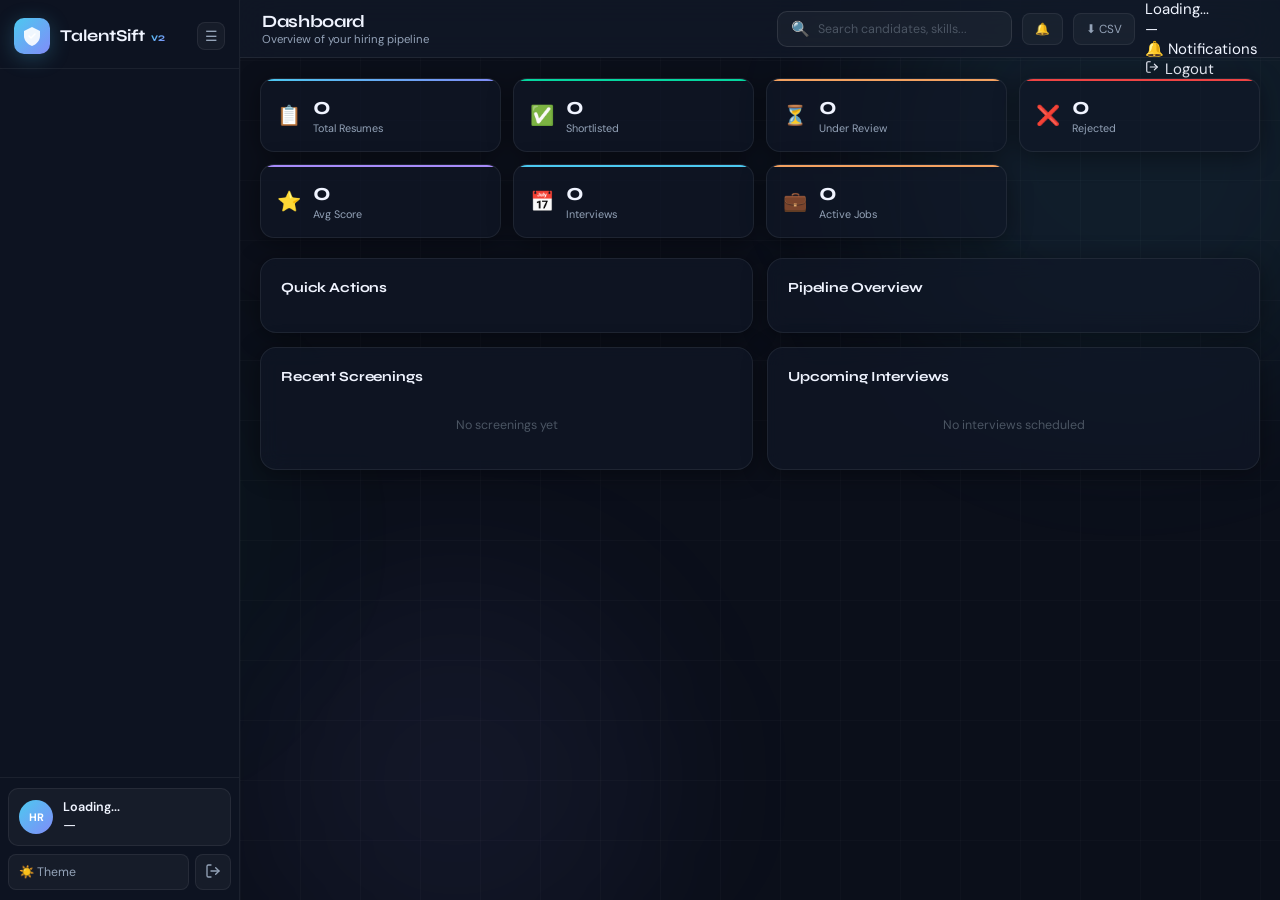
==== commit 55699141: "UIUX changed" ====
--- a/templates/index.html
+++ b/templates/index.html
@@ -29,56 +29,27 @@
     <button class="sidebar-toggle" id="sidebarToggle">☰</button>
   </div>
 
-  <nav class="sidebar-nav">
-    <div class="nav-label">Main</div>
-    <button class="nav-item active" data-page="dashboard">
-      <span class="ni">⊞</span><span>Dashboard</span>
-    </button>
-    <button class="nav-item" data-page="upload">
-      <span class="ni">⬆</span><span>Upload Resume</span>
-      <span class="nav-badge">New</span>
-    </button>
-    <button class="nav-item" data-page="bulk">
-      <span class="ni">⊕</span><span>Bulk Upload</span>
-    </button>
-    <button class="nav-item" data-page="candidates">
-      <span class="ni">👤</span><span>Candidates</span>
-      <span class="nav-count" id="navCount">0</span>
-    </button>
-    <button class="nav-item" data-page="kanban">
-      <span class="ni">☰</span><span>Kanban Board</span>
-    </button>
-
-    <div class="nav-label">Hiring</div>
-    <button class="nav-item" data-page="interviews">
-      <span class="ni">📅</span><span>Interviews</span>
-      <span class="nav-count" id="interviewCount">0</span>
-    </button>
-    <button class="nav-item" data-page="jobs">
-      <span class="ni">💼</span><span>Job Positions</span>
-    </button>
-
-    <div class="nav-label">Insights</div>
-    <button class="nav-item" data-page="analytics">
-      <span class="ni">📊</span><span>Analytics</span>
-    </button>
-    <button class="nav-item" data-page="notifications">
-      <span class="ni">🔔</span><span>Notifications</span>
-      <span class="nav-count notif-count" id="notifBadge">0</span>
-    </button>
+  <nav class="sidebar-nav" id="sidebarNav">
+    <!-- Rendered by JS based on role -->
   </nav>
 
   <div class="sidebar-footer">
     <div class="user-card" id="userCard">
       <div class="user-av" id="userAv">HR</div>
-      <div>
+      <div class="user-card-info">
         <div class="user-name" id="userName">Loading...</div>
-        <div class="user-role" id="userRole">—</div>
+        <div class="user-role-badge" id="userRoleBadge">—</div>
       </div>
     </div>
     <div style="display:flex;gap:6px;margin-top:8px">
-      <button class="theme-toggle" id="themeToggle">🌙 Theme</button>
-      <button class="logout-btn" id="logoutBtn">⎋</button>
+      <button class="theme-toggle" id="themeToggle">🌙 <span>Theme</span></button>
+      <button class="logout-btn" id="logoutBtn" title="Logout">
+        <svg width="16" height="16" viewBox="0 0 24 24" fill="none" stroke="currentColor" stroke-width="2" stroke-linecap="round" stroke-linejoin="round">
+          <path d="M9 21H5a2 2 0 0 1-2-2V5a2 2 0 0 1 2-2h4"/>
+          <polyline points="16 17 21 12 16 7"/>
+          <line x1="21" y1="12" x2="9" y2="12"/>
+        </svg>
+      </button>
     </div>
   </div>
 </aside>
@@ -94,12 +65,33 @@
       </div>
     </div>
     <div class="topbar-right">
-      <div class="search-bar">
+      <div class="search-bar" id="searchBarWrap">
         <span>🔍</span>
         <input type="text" placeholder="Search candidates, skills..." id="globalSearch">
       </div>
-      <button class="btn-icon-only" onclick="navigateTo('notifications')" title="Notifications">🔔</button>
-      <button class="btn-icon-only export-btn" onclick="exportCSV()" title="Export CSV">⬇ CSV</button>
+      <button class="btn-icon-only" onclick="navigateTo('notifications')" title="Notifications" id="notifBtn">
+        🔔 <span class="notif-dot" id="notifDot" style="display:none"></span>
+      </button>
+      <button class="btn-icon-only export-btn" onclick="exportCSV()" title="Export CSV" id="exportBtn">⬇ CSV</button>
+      <!-- Topbar Profile -->
+      <div class="topbar-profile" id="topbarProfile">
+        <div class="tp-av" id="topbarAv">HR</div>
+        <div class="tp-info">
+          <div class="tp-name" id="topbarName">Loading...</div>
+          <div class="tp-role" id="topbarRole">—</div>
+        </div>
+        <div class="tp-dropdown" id="tpDropdown">
+          <div class="tp-dd-item" onclick="navigateTo('notifications')">🔔 Notifications</div>
+          <div class="tp-dd-divider"></div>
+          <div class="tp-dd-item tp-dd-logout" onclick="doLogout()">
+            <svg width="14" height="14" viewBox="0 0 24 24" fill="none" stroke="currentColor" stroke-width="2" stroke-linecap="round" stroke-linejoin="round" style="margin-right:6px">
+              <path d="M9 21H5a2 2 0 0 1-2-2V5a2 2 0 0 1 2-2h4"/>
+              <polyline points="16 17 21 12 16 7"/>
+              <line x1="21" y1="12" x2="9" y2="12"/>
+            </svg>Logout
+          </div>
+        </div>
+      </div>
     </div>
   </header>
 
@@ -139,12 +131,9 @@
       </div>
 
       <div class="dash-grid">
-        <div class="dc quick-acts">
+        <div class="dc quick-acts" id="quickActsCard">
           <h3 class="ct">Quick Actions</h3>
-          <button class="action-btn" onclick="navigateTo('upload')"><span class="aico" style="background:rgba(76,201,240,.15)">⬆</span><div><b>Upload Resume</b><small>Screen a candidate</small></div><span class="arr">→</span></button>
-          <button class="action-btn" onclick="navigateTo('bulk')"><span class="aico" style="background:rgba(244,162,97,.15)">⊕</span><div><b>Bulk Upload</b><small>Upload multiple resumes</small></div><span class="arr">→</span></button>
-          <button class="action-btn" onclick="navigateTo('kanban')"><span class="aico" style="background:rgba(129,140,248,.15)">☰</span><div><b>Kanban Board</b><small>Track hiring pipeline</small></div><span class="arr">→</span></button>
-          <button class="action-btn" onclick="navigateTo('interviews')"><span class="aico" style="background:rgba(6,214,160,.15)">📅</span><div><b>Schedule Interview</b><small>Book a slot</small></div><span class="arr">→</span></button>
+          <!-- Rendered by JS based on role -->
         </div>
 
         <div class="dc pipeline-card">
@@ -191,13 +180,12 @@
           <div class="dc results-panel" id="resultsPanel">
             <div class="rph" id="rph">
               <div style="font-size:3rem;opacity:.2">📊</div>
-              <p style="color:var(--sub);text-align:center;font-size:.88rem">Upload a resume to see AI analysis results</p>
+              <p style="color:var(--sub);text-align:center;font-size:.88rem">Upload a resume to see analysis results</p>
             </div>
             <div id="rContent" style="display:none"></div>
           </div>
         </div>
       </div>
-      <!-- Overlay -->
       <div class="up-overlay" id="upOverlay" style="display:none">
         <div class="up-prog-card">
           <div class="spinner"></div>
@@ -252,9 +240,7 @@
 
     <!-- ════ KANBAN ════ -->
     <div class="page" id="page-kanban">
-      <div class="kanban-board" id="kanbanBoard">
-        <!-- Columns rendered by JS -->
-      </div>
+      <div class="kanban-board" id="kanbanBoard"></div>
     </div>
 
     <!-- ════ INTERVIEWS ════ -->
@@ -263,7 +249,7 @@
         <div class="int-list-panel">
           <div class="panel-hdr">
             <h3 class="ct">Scheduled Interviews</h3>
-            <button class="btn-primary compact" onclick="openScheduleModal()">+ Schedule</button>
+            <button class="btn-primary compact" id="scheduleNewBtn" onclick="openScheduleModal()">+ Schedule</button>
           </div>
           <div id="interviewList"><div class="empty-sm">No interviews scheduled yet</div></div>
         </div>
@@ -281,7 +267,7 @@
         <div class="jobs-list-panel">
           <div class="panel-hdr">
             <h3 class="ct">Job Positions</h3>
-            <button class="btn-primary compact" onclick="clearJobForm()">+ New Job</button>
+            <button class="btn-primary compact" id="newJobBtn" onclick="clearJobForm()">+ New Job</button>
           </div>
           <div id="jobsList"></div>
         </div>
@@ -339,10 +325,31 @@
       </div>
     </div>
 
+    <!-- ════ USERS (Admin only) ════ -->
+    <div class="page" id="page-users">
+      <div class="dc" style="max-width:800px;margin:0 auto">
+        <div style="display:flex;justify-content:space-between;align-items:center;margin-bottom:20px">
+          <h3 class="ct">Team Members</h3>
+          <button class="btn-primary compact" onclick="navigateTo('notifications')">View Activity</button>
+        </div>
+        <div id="usersList"><div class="empty-sm">Loading...</div></div>
+      </div>
+    </div>
+
+    <!-- ════ ACCESS DENIED ════ -->
+    <div class="page" id="page-denied">
+      <div style="display:flex;flex-direction:column;align-items:center;justify-content:center;height:60vh;text-align:center">
+        <div style="font-size:4rem;margin-bottom:16px">🔒</div>
+        <h2 style="font-family:var(--fd);margin-bottom:8px">Access Restricted</h2>
+        <p style="color:var(--sub);font-size:.9rem">You don't have permission to view this section.</p>
+        <button class="btn-primary" style="margin-top:20px" onclick="navigateTo('dashboard')">← Back to Dashboard</button>
+      </div>
+    </div>
+
   </div><!-- end pages-container -->
 </main>
 
-<!-- ════ CANDIDATE MODAL ════ -->
+<!-- CANDIDATE MODAL -->
 <div class="modal-overlay" id="candModal" style="display:none">
   <div class="modal-card large">
     <button class="modal-close" onclick="closeCandModal()">✕</button>
@@ -350,7 +357,7 @@
   </div>
 </div>
 
-<!-- ════ INTERVIEW SCHEDULE MODAL ════ -->
+<!-- INTERVIEW SCHEDULE MODAL -->
 <div class="modal-overlay" id="schedModal" style="display:none">
   <div class="modal-card">
     <button class="modal-close" onclick="closeSchedModal()">✕</button>
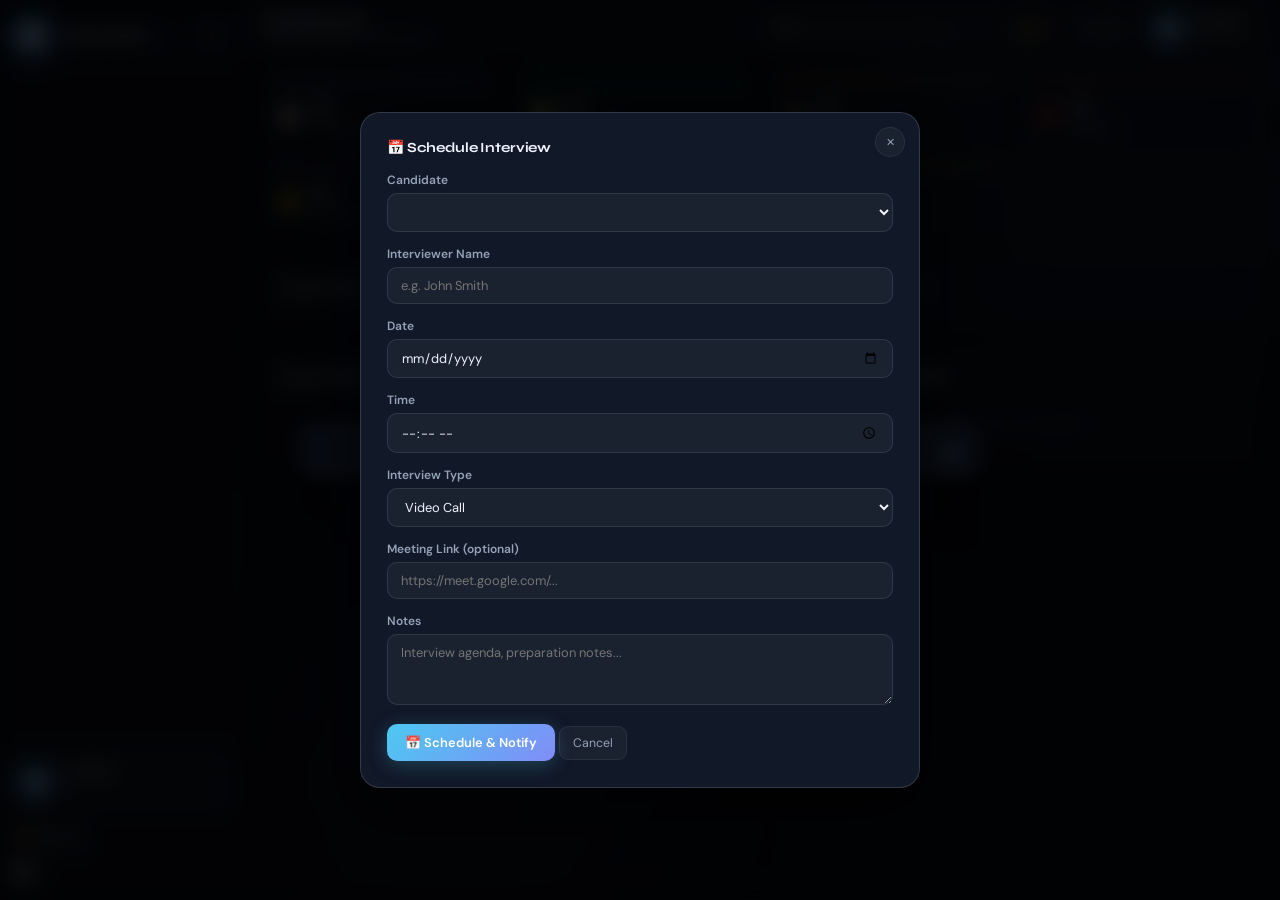
==== commit 20cb3b01: "updated" ====
--- a/templates/index.html
+++ b/templates/index.html
@@ -26,7 +26,7 @@
       </div>
       <span class="logo-text">TalentSift <span class="v2-badge">v2</span></span>
     </div>
-    <button class="sidebar-toggle" id="sidebarToggle">☰</button>
+    <button class="sidebar-toggle" id="sidebarToggle" type="button">☰</button>
   </div>
 
   <nav class="sidebar-nav" id="sidebarNav">
@@ -41,10 +41,10 @@
         <div class="user-role-badge" id="userRoleBadge">—</div>
       </div>
     </div>
-    <div style="display:flex;gap:6px;margin-top:8px">
-      <button class="theme-toggle" id="themeToggle">🌙 <span>Theme</span></button>
-      <button class="logout-btn" id="logoutBtn" title="Logout">
-        <svg width="16" height="16" viewBox="0 0 24 24" fill="none" stroke="currentColor" stroke-width="2" stroke-linecap="round" stroke-linejoin="round">
+    <div class="sidebar-actions">
+      <button class="theme-toggle" id="themeToggle" type="button">🌙 <span>Theme</span></button>
+      <button class="logout-btn" id="logoutBtn" title="Logout" type="button">
+        <svg style="width:24px;height:24px;fill:#fff" viewBox="0 0 24 24" stroke="currentColor" stroke-width="2" stroke-linecap="round" stroke-linejoin="round">
           <path d="M9 21H5a2 2 0 0 1-2-2V5a2 2 0 0 1 2-2h4"/>
           <polyline points="16 17 21 12 16 7"/>
           <line x1="21" y1="12" x2="9" y2="12"/>
@@ -58,7 +58,7 @@
 <main class="main-content" id="mainContent">
   <header class="topbar">
     <div class="topbar-left">
-      <button class="mobile-menu-btn" id="mobileMenuBtn">☰</button>
+      <button class="mobile-menu-btn" id="mobileMenuBtn" type="button">☰</button>
       <div>
         <h1 class="page-title" id="pageTitle">Dashboard</h1>
         <p class="page-subtitle" id="pageSubtitle">Overview of your hiring pipeline</p>
@@ -69,10 +69,10 @@
         <span>🔍</span>
         <input type="text" placeholder="Search candidates, skills..." id="globalSearch">
       </div>
-      <button class="btn-icon-only" onclick="navigateTo('notifications')" title="Notifications" id="notifBtn">
-        🔔 <span class="notif-dot" id="notifDot" style="display:none"></span>
+      <button class="btn-icon-only" onclick="navigateTo('notifications')" title="Notifications" id="notifBtn" type="button">
+        🔔 <span class="notif-dot" id="notifDot"></span>
       </button>
-      <button class="btn-icon-only export-btn" onclick="exportCSV()" title="Export CSV" id="exportBtn">⬇ CSV</button>
+      <button class="btn-icon-only export-btn" onclick="exportCSV()" title="Export CSV" id="exportBtn" type="button">⬇ CSV</button>
       <!-- Topbar Profile -->
       <div class="topbar-profile" id="topbarProfile">
         <div class="tp-av" id="topbarAv">HR</div>
@@ -159,19 +159,25 @@
         <div class="upload-left">
           <div class="dc">
             <h3 class="ct">Select Job Position</h3>
-            <div class="fg"><label>Target Role</label><select class="fi" id="uploadJobSel"></select></div>
+            <div class="fg">
+              <label for="uploadJobSel">Target Role</label>
+              <select class="fi" id="uploadJobSel" title="Select target job role"></select>
+            </div>
             <div class="divider"></div>
             <h3 class="ct">Upload Resume</h3>
             <div class="drop-zone" id="dropZone">
-              <div style="font-size:2.5rem;opacity:.4">📄</div>
-              <strong>Drop resume here or click to browse</strong>
-              <span style="color:var(--sub);font-size:.8rem">PDF · DOC · DOCX · TXT · Max 16MB</span>
+              <div class="drop-icon">📄</div>
+              <strong class="drop-title">Drop resume here or click to browse</strong>
+              <span class="drop-hint">PDF · DOC · DOCX · TXT · Max 16MB</span>
               <input type="file" id="fileInput" accept=".pdf,.doc,.docx,.txt" hidden>
             </div>
-            <div class="file-preview" id="filePrev" style="display:none">
-              <span style="font-size:1.6rem">📄</span>
-              <div><div id="prevName" class="fn">file.pdf</div><div id="prevSize" class="fs">0 KB</div></div>
-              <button class="rm-btn" id="rmFile">✕</button>
+            <div class="file-preview hidden" id="filePrev">
+              <span class="file-icon">📄</span>
+              <div>
+                <div id="prevName" class="fn">file.pdf</div>
+                <div id="prevSize" class="fs">0 KB</div>
+              </div>
+              <button class="rm-btn" id="rmFile" type="button">✕</button>
             </div>
             <button class="btn-primary btn-full" id="analyzeBtn" disabled>⚡ Analyze Resume</button>
           </div>
@@ -179,14 +185,16 @@
         <div class="upload-right">
           <div class="dc results-panel" id="resultsPanel">
             <div class="rph" id="rph">
-              <div style="font-size:3rem;opacity:.2">📊</div>
-              <p style="color:var(--sub);text-align:center;font-size:.88rem">Upload a resume to see analysis results</p>
+              <div class="results-icon">📊</div>
+              <p class="results-hint">Upload a resume to see analysis results</p>
             </div>
-            <div id="rContent" style="display:none"></div>
-          </div>
-        </div>
-      </div>
-      <div class="up-overlay" id="upOverlay" style="display:none">
+            <div id="rContent" class="hidden"></div>
+          <!-- Style moved to CSS -->
+          </div>
+        </div>
+      </div>
+      <div class="up-overlay hidden" id="upOverlay">
+        <!-- Style moved to CSS -->
         <div class="up-prog-card">
           <div class="spinner"></div>
           <div class="prog-title">Analyzing Resume...</div>
@@ -202,19 +210,21 @@
 
     <!-- ════ BULK UPLOAD ════ -->
     <div class="page" id="page-bulk">
-      <div class="dc" style="max-width:700px;margin:0 auto">
+      <div class="dc bulk-upload-panel">
         <h3 class="ct">Bulk Resume Upload</h3>
-        <p style="color:var(--sub);font-size:.88rem;margin-bottom:20px">Upload multiple resumes at once. All will be screened against the selected job position.</p>
-        <div class="fg"><label>Target Job Position</label><select class="fi" id="bulkJobSel"></select></div>
+        <p class="bulk-upload-desc">Upload multiple resumes at once. All will be screened against the selected job position.</p>
+        <div class="fg"><label for="bulkJobSel">Target Job Position</label><select class="fi" id="bulkJobSel" title="Select job position"></select></div>
         <div class="bulk-drop" id="bulkDrop">
-          <div style="font-size:3rem;opacity:.3">📂</div>
-          <strong style="font-size:1rem">Drop multiple resumes here</strong>
-          <span style="color:var(--sub);font-size:.82rem">Or click to select files (PDF, DOC, DOCX, TXT)</span>
+          <div class="bulk-drop-icon">📂</div>
+          <strong class="bulk-drop-title">Drop multiple resumes here</strong>
+          <span class="bulk-drop-hint">Or click to select files (PDF, DOC, DOCX, TXT)</span>
           <input type="file" id="bulkInput" accept=".pdf,.doc,.docx,.txt" multiple hidden>
         </div>
-        <div id="bulkFileList" style="margin:16px 0;display:flex;flex-direction:column;gap:8px"></div>
-        <button class="btn-primary btn-full" id="bulkAnalyzeBtn" disabled>⚡ Analyze All Resumes</button>
-        <div id="bulkResults" style="margin-top:20px"></div>
+        <div id="bulkFileList" class="bulk-file-list"></div>
+        <div id="bulkResults" class="bulk-results"></div>
+        <!-- Style moved to CSS -->
+        <!-- Style moved to CSS -->
+        <button class="btn-primary btn-full" id="bulkAnalyzeBtn" disabled type="button">⚡ Analyze All Resumes</button>
       </div>
     </div>
 
@@ -228,13 +238,14 @@
           <button class="fb" data-filter="maybe">❓ Maybe</button>
           <button class="fb" data-filter="rejected">❌ Rejected</button>
         </div>
-        <div style="display:flex;gap:8px;align-items:center">
-          <select class="fi compact" id="candJobFilter"><option value="">All Positions</option></select>
-          <button class="btn-sec" onclick="loadCandidates()">⟳ Refresh</button>
+        <div class="cand-toolbar-actions">
+          <select class="fi compact" id="candJobFilter" title="Filter by job position"><option value="">All Positions</option></select>
+          <button class="btn-sec" onclick="loadCandidates()" type="button">⟳ Refresh</button>
         </div>
       </div>
       <div class="cand-grid" id="candGrid">
         <div class="empty-state"><div class="ei">👤</div><h3>No candidates yet</h3><p>Upload resumes to start screening</p><button class="btn-primary" onclick="navigateTo('upload')">Upload Resume</button></div>
+      <div class="empty-state"><div class="ei">👤</div><h3>No candidates yet</h3><p>Upload resumes to start screening</p><button class="btn-primary" onclick="navigateTo('upload')" type="button">Upload Resume</button></div>
       </div>
     </div>
 
@@ -249,7 +260,7 @@
         <div class="int-list-panel">
           <div class="panel-hdr">
             <h3 class="ct">Scheduled Interviews</h3>
-            <button class="btn-primary compact" id="scheduleNewBtn" onclick="openScheduleModal()">+ Schedule</button>
+            <button class="btn-primary compact" id="scheduleNewBtn" onclick="openScheduleModal()" type="button">+ Schedule</button>
           </div>
           <div id="interviewList"><div class="empty-sm">No interviews scheduled yet</div></div>
         </div>
@@ -267,7 +278,7 @@
         <div class="jobs-list-panel">
           <div class="panel-hdr">
             <h3 class="ct">Job Positions</h3>
-            <button class="btn-primary compact" id="newJobBtn" onclick="clearJobForm()">+ New Job</button>
+            <button class="btn-primary compact" id="newJobBtn" onclick="clearJobForm()" type="button">+ New Job</button>
           </div>
           <div id="jobsList"></div>
         </div>
@@ -282,9 +293,9 @@
             <div class="fg"><label>Min. Experience (years)</label><input class="fi" type="number" id="jExp" placeholder="3" min="0"></div>
             <div class="fg"><label>Job Status</label><select class="fi" id="jStatus"><option value="active">Active</option><option value="paused">Paused</option><option value="closed">Closed</option></select></div>
             <div class="fg"><label>Description</label><textarea class="fi" id="jDesc" rows="4" placeholder="Describe the role..."></textarea></div>
-            <div style="display:flex;gap:10px">
-              <button class="btn-primary" style="flex:1" id="saveJobBtn">Save Position</button>
-              <button class="btn-sec" onclick="clearJobForm()" style="flex:1">Cancel</button>
+            <div class="job-form-actions">
+              <button class="btn-primary" id="saveJobBtn" type="submit">Save Position</button>
+              <button class="btn-sec" onclick="clearJobForm()" type="button">Cancel</button>
             </div>
           </form>
         </div>
@@ -319,7 +330,7 @@
 
     <!-- ════ NOTIFICATIONS ════ -->
     <div class="page" id="page-notifications">
-      <div class="dc" style="max-width:700px;margin:0 auto">
+      <div class="dc notifications-panel">
         <h3 class="ct">Notifications</h3>
         <div id="notifList"><div class="empty-sm">No notifications yet</div></div>
       </div>
@@ -328,9 +339,9 @@
     <!-- ════ USERS (Admin only) ════ -->
     <div class="page" id="page-users">
       <div class="dc" style="max-width:800px;margin:0 auto">
-        <div style="display:flex;justify-content:space-between;align-items:center;margin-bottom:20px">
-          <h3 class="ct">Team Members</h3>
-          <button class="btn-primary compact" onclick="navigateTo('notifications')">View Activity</button>
+        <div class="users-header">
+           <h3 class="ct">Team Members</h3>
+           <button class="btn-primary compact" onclick="navigateTo('notifications')" type="button">View Activity</button>
         </div>
         <div id="usersList"><div class="empty-sm">Loading...</div></div>
       </div>
@@ -338,11 +349,11 @@
 
     <!-- ════ ACCESS DENIED ════ -->
     <div class="page" id="page-denied">
-      <div style="display:flex;flex-direction:column;align-items:center;justify-content:center;height:60vh;text-align:center">
-        <div style="font-size:4rem;margin-bottom:16px">🔒</div>
-        <h2 style="font-family:var(--fd);margin-bottom:8px">Access Restricted</h2>
-        <p style="color:var(--sub);font-size:.9rem">You don't have permission to view this section.</p>
-        <button class="btn-primary" style="margin-top:20px" onclick="navigateTo('dashboard')">← Back to Dashboard</button>
+      <div class="denied-container">
+        <div class="denied-icon">🔒</div>
+        <h2 class="denied-title">Access Restricted</h2>
+        <p class="denied-message">You don't have permission to view this section.</p>
+        <button class="btn-primary" type="button" onclick="navigateTo('dashboard')">← Back to Dashboard</button>
       </div>
     </div>
 
@@ -350,36 +361,55 @@
 </main>
 
 <!-- CANDIDATE MODAL -->
-<div class="modal-overlay" id="candModal" style="display:none">
+<div class="modal-overlay hidden" id="candModal">
   <div class="modal-card large">
-    <button class="modal-close" onclick="closeCandModal()">✕</button>
+    <button class="modal-close" onclick="closeCandModal()" type="button">✕</button>
     <div id="candModalContent"></div>
   </div>
 </div>
 
 <!-- INTERVIEW SCHEDULE MODAL -->
-<div class="modal-overlay" id="schedModal" style="display:none">
+<div class="modal-overlay hidden" id="schedModal">
   <div class="modal-card">
-    <button class="modal-close" onclick="closeSchedModal()">✕</button>
-    <h3 class="ct" style="margin-bottom:20px">📅 Schedule Interview</h3>
-    <div class="fg"><label>Candidate</label><select class="fi" id="sIntCandidate"></select></div>
-    <div class="fg"><label>Interviewer Name</label><input class="fi" id="sIntInterviewer" placeholder="e.g. John Smith"></div>
-    <div style="display:grid;grid-template-columns:1fr 1fr;gap:12px">
-      <div class="fg"><label>Date</label><input class="fi" type="date" id="sIntDate"></div>
-      <div class="fg"><label>Time</label><input class="fi" type="time" id="sIntTime"></div>
-    </div>
-    <div class="fg"><label>Interview Type</label>
-      <select class="fi" id="sIntType">
+    <button class="modal-close" onclick="closeSchedModal()" type="button">✕</button>
+    <h3 class="ct sched-title">📅 Schedule Interview</h3>
+    <div class="fg">
+      <label for="sIntCandidate">Candidate</label>
+      <select class="fi" id="sIntCandidate" title="Select candidate"></select>
+    </div>
+    <div class="fg">
+      <label for="sIntInterviewer">Interviewer Name</label>
+      <input class="fi" id="sIntInterviewer" placeholder="e.g. John Smith" title="Enter interviewer name">
+    </div>
+    <div class="sched-grid">
+      <div class="fg">
+        <label for="sIntDate">Date</label>
+        <input class="fi" type="date" id="sIntDate" title="Select interview date">
+      </div>
+      <div class="fg">
+        <label for="sIntTime">Time</label>
+        <input class="fi" type="time" id="sIntTime" title="Select interview time">
+      </div>
+    </div>
+    <div class="fg">
+      <label for="sIntType">Interview Type</label>
+      <select class="fi" id="sIntType" title="Select interview type">
         <option>Video Call</option><option>Phone Screening</option>
         <option>Technical Round</option><option>HR Round</option>
         <option>In-Person</option><option>Panel Interview</option>
       </select>
     </div>
-    <div class="fg"><label>Meeting Link (optional)</label><input class="fi" id="sIntLink" placeholder="https://meet.google.com/..."></div>
-    <div class="fg"><label>Notes</label><textarea class="fi" id="sIntNotes" rows="3" placeholder="Interview agenda, preparation notes..."></textarea></div>
-    <div style="display:flex;gap:10px;margin-top:4px">
-      <button class="btn-primary" style="flex:1" onclick="saveInterview()">📅 Schedule & Notify</button>
-      <button class="btn-sec" onclick="closeSchedModal()">Cancel</button>
+    <div class="fg">
+      <label for="sIntLink">Meeting Link (optional)</label>
+      <input class="fi" id="sIntLink" placeholder="https://meet.google.com/..." title="Enter meeting link">
+    </div>
+    <div class="fg">
+      <label for="sIntNotes">Notes</label>
+      <textarea class="fi" id="sIntNotes" rows="3" placeholder="Interview agenda, preparation notes..." title="Enter notes"></textarea>
+    </div>
+    <div class="schedule-actions">
+      <button class="btn-primary" onclick="saveInterview()" type="button">📅 Schedule & Notify</button>
+      <button class="btn-sec" onclick="closeSchedModal()" type="button">Cancel</button>
     </div>
   </div>
 </div>
--- a/static/css/style.css
+++ b/static/css/style.css
@@ -384,3 +384,40 @@
 @media(max-width:1024px){.upload-wrap{grid-template-columns:1fr;}.jobs-wrap{grid-template-columns:1fr;}.int-wrap{grid-template-columns:1fr;}}
 @media(max-width:768px){.sidebar{transform:translateX(-100%);width:var(--sw)!important;}.sidebar.mobile-open{transform:translateX(0);}.main-content{margin-left:0!important;}.mobile-menu-btn{display:flex;}.stats-grid{grid-template-columns:repeat(2,1fr);}.dash-grid{grid-template-columns:1fr;}.search-bar{display:none;}.an-health-grid{grid-template-columns:repeat(2,1fr);}}
 @media(max-width:480px){.stats-grid{grid-template-columns:1fr;}.pages-container{padding:14px;}}
+
+/* ── ROLE-BASED UI NEW STYLES ──────────────────────────────────────────── */
+
+/* Logout button — proper SVG icon */
+.logout-btn{width:36px;height:36px;border-radius:8px;border:1px solid var(--brd);background:var(--ibg);color:var(--sub);cursor:pointer;font-size:1rem;transition:all var(--tr);display:flex;align-items:center;justify-content:center;}
+.logout-btn:hover{background:rgba(239,68,68,.15);color:var(--c-rj);border-color:rgba(239,68,68,.3);}
+
+/* User card in sidebar — updated */
+.user-card-info{flex:1;min-width:0;}
+.user-name{font-size:.84rem;font-weight:600;color:var(--tx);white-space:nowrap;overflow:hidden;text-overflow:ellipsis;}
+.user-role-badge{margin-top:3px;}
+
+/* Topbar Profile */
+.topbar-profile{position:relative;display:flex;align-items:center;gap:8px;padding:5px 10px;border-radius:10px;border:1px solid var(--brd);background:var(--ibg);cursor:pointer;transition:all var(--tr);user-select:none;}
+.topbar-profile:hover{background:var(--hov);}
+.tp-av{width:30px;height:30px;border-radius:50%;background:var(--bp);display:flex;align-items:center;justify-content:center;font-family:var(--fd);font-size:.68rem;font-weight:700;color:white;flex-shrink:0;}
+.tp-info{display:flex;flex-direction:column;}
+.tp-name{font-size:.82rem;font-weight:600;color:var(--tx);white-space:nowrap;}
+.tp-role{font-size:.68rem;color:var(--sub);white-space:nowrap;}
+.tp-dropdown{position:absolute;top:calc(100% + 8px);right:0;min-width:180px;background:var(--surf);border:1px solid var(--brd2);border-radius:12px;padding:6px;box-shadow:0 8px 30px rgba(0,0,0,.25);z-index:200;opacity:0;pointer-events:none;transform:translateY(-8px);transition:all .2s ease;}
+.tp-dropdown.open{opacity:1;pointer-events:all;transform:translateY(0);}
+.tp-dd-item{padding:8px 12px;border-radius:8px;font-size:.83rem;color:var(--sub);cursor:pointer;transition:all var(--tr);display:flex;align-items:center;}
+.tp-dd-item:hover{background:var(--hov);color:var(--tx);}
+.tp-dd-divider{border-top:1px solid var(--brd);margin:4px 0;}
+.tp-dd-logout{color:var(--c-rj)!important;}
+.tp-dd-logout:hover{background:rgba(239,68,68,.1)!important;}
+
+/* Notification dot in topbar */
+.notif-dot{display:inline-block;width:7px;height:7px;background:var(--c-rj);border-radius:50%;margin-left:2px;vertical-align:middle;}
+
+/* Sidebar collapsed — hide role badge and profile name */
+.sidebar.collapsed .user-card-info,.sidebar.collapsed .user-role-badge{display:none;}
+
+/* Access denied page */
+#page-denied{display:none;}
+#page-denied.active{display:block;}
+
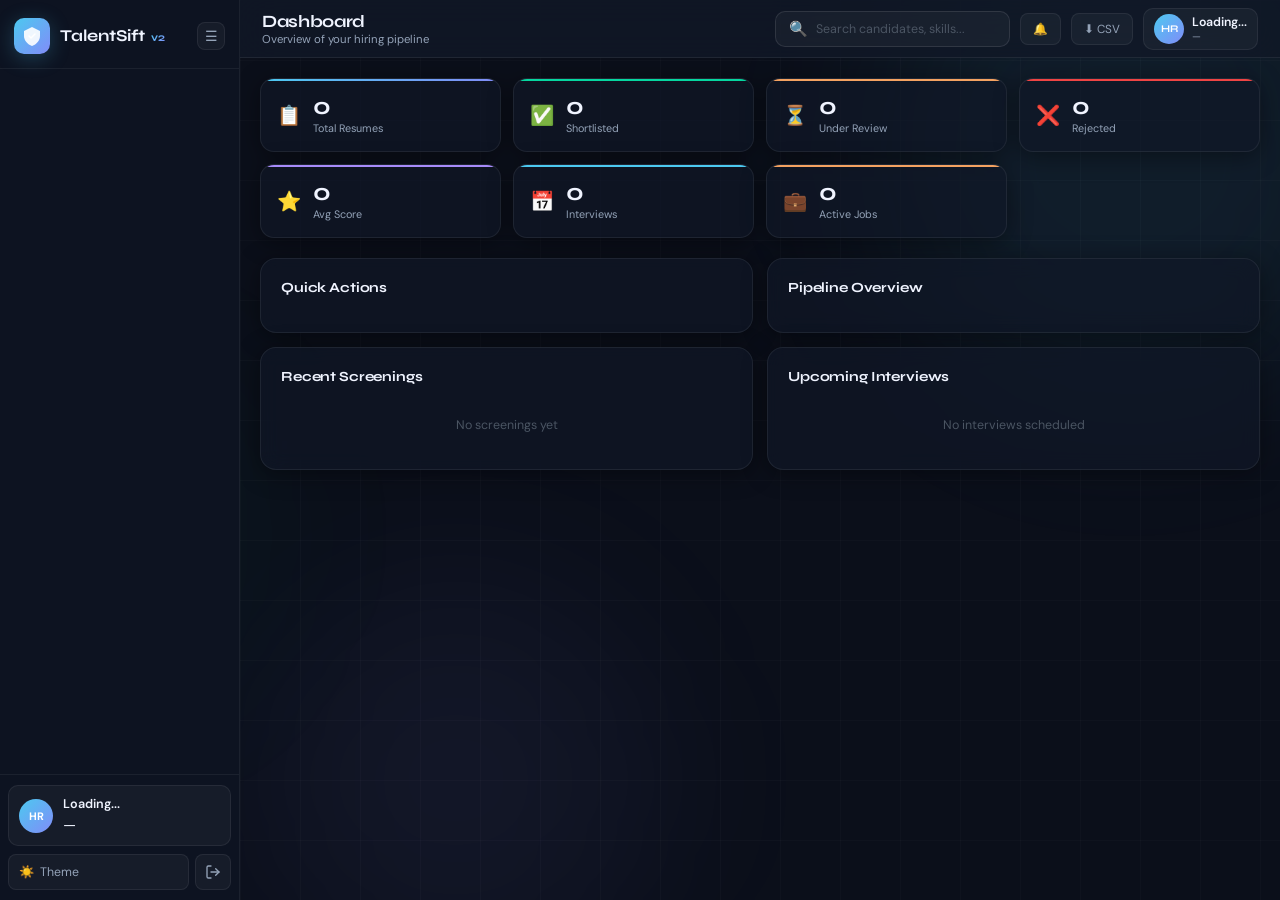
==== commit e2d9ca03: "Updaed Login form and some code error" ====
--- a/templates/index.html
+++ b/templates/index.html
@@ -26,7 +26,7 @@
       </div>
       <span class="logo-text">TalentSift <span class="v2-badge">v2</span></span>
     </div>
-    <button class="sidebar-toggle" id="sidebarToggle" type="button">☰</button>
+    <button class="sidebar-toggle" id="sidebarToggle">☰</button>
   </div>
 
   <nav class="sidebar-nav" id="sidebarNav">
@@ -41,10 +41,10 @@
         <div class="user-role-badge" id="userRoleBadge">—</div>
       </div>
     </div>
-    <div class="sidebar-actions">
-      <button class="theme-toggle" id="themeToggle" type="button">🌙 <span>Theme</span></button>
-      <button class="logout-btn" id="logoutBtn" title="Logout" type="button">
-        <svg style="width:24px;height:24px;fill:#fff" viewBox="0 0 24 24" stroke="currentColor" stroke-width="2" stroke-linecap="round" stroke-linejoin="round">
+    <div style="display:flex;gap:6px;margin-top:8px">
+      <button class="theme-toggle" id="themeToggle">🌙 <span>Theme</span></button>
+      <button class="logout-btn" id="logoutBtn" title="Logout">
+        <svg width="16" height="16" viewBox="0 0 24 24" fill="none" stroke="currentColor" stroke-width="2" stroke-linecap="round" stroke-linejoin="round">
           <path d="M9 21H5a2 2 0 0 1-2-2V5a2 2 0 0 1 2-2h4"/>
           <polyline points="16 17 21 12 16 7"/>
           <line x1="21" y1="12" x2="9" y2="12"/>
@@ -58,7 +58,7 @@
 <main class="main-content" id="mainContent">
   <header class="topbar">
     <div class="topbar-left">
-      <button class="mobile-menu-btn" id="mobileMenuBtn" type="button">☰</button>
+      <button class="mobile-menu-btn" id="mobileMenuBtn">☰</button>
       <div>
         <h1 class="page-title" id="pageTitle">Dashboard</h1>
         <p class="page-subtitle" id="pageSubtitle">Overview of your hiring pipeline</p>
@@ -69,10 +69,10 @@
         <span>🔍</span>
         <input type="text" placeholder="Search candidates, skills..." id="globalSearch">
       </div>
-      <button class="btn-icon-only" onclick="navigateTo('notifications')" title="Notifications" id="notifBtn" type="button">
-        🔔 <span class="notif-dot" id="notifDot"></span>
+      <button class="btn-icon-only" onclick="navigateTo('notifications')" title="Notifications" id="notifBtn">
+        🔔 <span class="notif-dot" id="notifDot" style="display:none"></span>
       </button>
-      <button class="btn-icon-only export-btn" onclick="exportCSV()" title="Export CSV" id="exportBtn" type="button">⬇ CSV</button>
+      <button class="btn-icon-only export-btn" onclick="exportCSV()" title="Export CSV" id="exportBtn">⬇ CSV</button>
       <!-- Topbar Profile -->
       <div class="topbar-profile" id="topbarProfile">
         <div class="tp-av" id="topbarAv">HR</div>
@@ -159,25 +159,19 @@
         <div class="upload-left">
           <div class="dc">
             <h3 class="ct">Select Job Position</h3>
-            <div class="fg">
-              <label for="uploadJobSel">Target Role</label>
-              <select class="fi" id="uploadJobSel" title="Select target job role"></select>
-            </div>
+            <div class="fg"><label>Target Role</label><select class="fi" id="uploadJobSel"></select></div>
             <div class="divider"></div>
             <h3 class="ct">Upload Resume</h3>
             <div class="drop-zone" id="dropZone">
-              <div class="drop-icon">📄</div>
-              <strong class="drop-title">Drop resume here or click to browse</strong>
-              <span class="drop-hint">PDF · DOC · DOCX · TXT · Max 16MB</span>
+              <div style="font-size:2.5rem;opacity:.4">📄</div>
+              <strong>Drop resume here or click to browse</strong>
+              <span style="color:var(--sub);font-size:.8rem">PDF · DOC · DOCX · TXT · Max 16MB</span>
               <input type="file" id="fileInput" accept=".pdf,.doc,.docx,.txt" hidden>
             </div>
-            <div class="file-preview hidden" id="filePrev">
-              <span class="file-icon">📄</span>
-              <div>
-                <div id="prevName" class="fn">file.pdf</div>
-                <div id="prevSize" class="fs">0 KB</div>
-              </div>
-              <button class="rm-btn" id="rmFile" type="button">✕</button>
+            <div class="file-preview" id="filePrev" style="display:none">
+              <span style="font-size:1.6rem">📄</span>
+              <div><div id="prevName" class="fn">file.pdf</div><div id="prevSize" class="fs">0 KB</div></div>
+              <button class="rm-btn" id="rmFile">✕</button>
             </div>
             <button class="btn-primary btn-full" id="analyzeBtn" disabled>⚡ Analyze Resume</button>
           </div>
@@ -185,16 +179,14 @@
         <div class="upload-right">
           <div class="dc results-panel" id="resultsPanel">
             <div class="rph" id="rph">
-              <div class="results-icon">📊</div>
-              <p class="results-hint">Upload a resume to see analysis results</p>
+              <div style="font-size:3rem;opacity:.2">📊</div>
+              <p style="color:var(--sub);text-align:center;font-size:.88rem">Upload a resume to see analysis results</p>
             </div>
-            <div id="rContent" class="hidden"></div>
-          <!-- Style moved to CSS -->
-          </div>
-        </div>
-      </div>
-      <div class="up-overlay hidden" id="upOverlay">
-        <!-- Style moved to CSS -->
+            <div id="rContent" style="display:none"></div>
+          </div>
+        </div>
+      </div>
+      <div class="up-overlay" id="upOverlay" style="display:none">
         <div class="up-prog-card">
           <div class="spinner"></div>
           <div class="prog-title">Analyzing Resume...</div>
@@ -210,21 +202,19 @@
 
     <!-- ════ BULK UPLOAD ════ -->
     <div class="page" id="page-bulk">
-      <div class="dc bulk-upload-panel">
+      <div class="dc" style="max-width:700px;margin:0 auto">
         <h3 class="ct">Bulk Resume Upload</h3>
-        <p class="bulk-upload-desc">Upload multiple resumes at once. All will be screened against the selected job position.</p>
-        <div class="fg"><label for="bulkJobSel">Target Job Position</label><select class="fi" id="bulkJobSel" title="Select job position"></select></div>
+        <p style="color:var(--sub);font-size:.88rem;margin-bottom:20px">Upload multiple resumes at once. All will be screened against the selected job position.</p>
+        <div class="fg"><label>Target Job Position</label><select class="fi" id="bulkJobSel"></select></div>
         <div class="bulk-drop" id="bulkDrop">
-          <div class="bulk-drop-icon">📂</div>
-          <strong class="bulk-drop-title">Drop multiple resumes here</strong>
-          <span class="bulk-drop-hint">Or click to select files (PDF, DOC, DOCX, TXT)</span>
+          <div style="font-size:3rem;opacity:.3">📂</div>
+          <strong style="font-size:1rem">Drop multiple resumes here</strong>
+          <span style="color:var(--sub);font-size:.82rem">Or click to select files (PDF, DOC, DOCX, TXT)</span>
           <input type="file" id="bulkInput" accept=".pdf,.doc,.docx,.txt" multiple hidden>
         </div>
-        <div id="bulkFileList" class="bulk-file-list"></div>
-        <div id="bulkResults" class="bulk-results"></div>
-        <!-- Style moved to CSS -->
-        <!-- Style moved to CSS -->
-        <button class="btn-primary btn-full" id="bulkAnalyzeBtn" disabled type="button">⚡ Analyze All Resumes</button>
+        <div id="bulkFileList" style="margin:16px 0;display:flex;flex-direction:column;gap:8px"></div>
+        <button class="btn-primary btn-full" id="bulkAnalyzeBtn" disabled>⚡ Analyze All Resumes</button>
+        <div id="bulkResults" style="margin-top:20px"></div>
       </div>
     </div>
 
@@ -238,14 +228,13 @@
           <button class="fb" data-filter="maybe">❓ Maybe</button>
           <button class="fb" data-filter="rejected">❌ Rejected</button>
         </div>
-        <div class="cand-toolbar-actions">
-          <select class="fi compact" id="candJobFilter" title="Filter by job position"><option value="">All Positions</option></select>
-          <button class="btn-sec" onclick="loadCandidates()" type="button">⟳ Refresh</button>
+        <div style="display:flex;gap:8px;align-items:center">
+          <select class="fi compact" id="candJobFilter"><option value="">All Positions</option></select>
+          <button class="btn-sec" onclick="loadCandidates()">⟳ Refresh</button>
         </div>
       </div>
       <div class="cand-grid" id="candGrid">
         <div class="empty-state"><div class="ei">👤</div><h3>No candidates yet</h3><p>Upload resumes to start screening</p><button class="btn-primary" onclick="navigateTo('upload')">Upload Resume</button></div>
-      <div class="empty-state"><div class="ei">👤</div><h3>No candidates yet</h3><p>Upload resumes to start screening</p><button class="btn-primary" onclick="navigateTo('upload')" type="button">Upload Resume</button></div>
       </div>
     </div>
 
@@ -260,7 +249,7 @@
         <div class="int-list-panel">
           <div class="panel-hdr">
             <h3 class="ct">Scheduled Interviews</h3>
-            <button class="btn-primary compact" id="scheduleNewBtn" onclick="openScheduleModal()" type="button">+ Schedule</button>
+            <button class="btn-primary compact" id="scheduleNewBtn" onclick="openScheduleModal()">+ Schedule</button>
           </div>
           <div id="interviewList"><div class="empty-sm">No interviews scheduled yet</div></div>
         </div>
@@ -278,7 +267,7 @@
         <div class="jobs-list-panel">
           <div class="panel-hdr">
             <h3 class="ct">Job Positions</h3>
-            <button class="btn-primary compact" id="newJobBtn" onclick="clearJobForm()" type="button">+ New Job</button>
+            <button class="btn-primary compact" id="newJobBtn" onclick="clearJobForm()">+ New Job</button>
           </div>
           <div id="jobsList"></div>
         </div>
@@ -293,9 +282,9 @@
             <div class="fg"><label>Min. Experience (years)</label><input class="fi" type="number" id="jExp" placeholder="3" min="0"></div>
             <div class="fg"><label>Job Status</label><select class="fi" id="jStatus"><option value="active">Active</option><option value="paused">Paused</option><option value="closed">Closed</option></select></div>
             <div class="fg"><label>Description</label><textarea class="fi" id="jDesc" rows="4" placeholder="Describe the role..."></textarea></div>
-            <div class="job-form-actions">
-              <button class="btn-primary" id="saveJobBtn" type="submit">Save Position</button>
-              <button class="btn-sec" onclick="clearJobForm()" type="button">Cancel</button>
+            <div style="display:flex;gap:10px">
+              <button class="btn-primary" style="flex:1" id="saveJobBtn">Save Position</button>
+              <button class="btn-sec" onclick="clearJobForm()" style="flex:1">Cancel</button>
             </div>
           </form>
         </div>
@@ -330,7 +319,7 @@
 
     <!-- ════ NOTIFICATIONS ════ -->
     <div class="page" id="page-notifications">
-      <div class="dc notifications-panel">
+      <div class="dc" style="max-width:700px;margin:0 auto">
         <h3 class="ct">Notifications</h3>
         <div id="notifList"><div class="empty-sm">No notifications yet</div></div>
       </div>
@@ -339,9 +328,9 @@
     <!-- ════ USERS (Admin only) ════ -->
     <div class="page" id="page-users">
       <div class="dc" style="max-width:800px;margin:0 auto">
-        <div class="users-header">
-           <h3 class="ct">Team Members</h3>
-           <button class="btn-primary compact" onclick="navigateTo('notifications')" type="button">View Activity</button>
+        <div style="display:flex;justify-content:space-between;align-items:center;margin-bottom:20px">
+          <h3 class="ct">Team Members</h3>
+          <button class="btn-primary compact" onclick="navigateTo('notifications')">View Activity</button>
         </div>
         <div id="usersList"><div class="empty-sm">Loading...</div></div>
       </div>
@@ -349,11 +338,11 @@
 
     <!-- ════ ACCESS DENIED ════ -->
     <div class="page" id="page-denied">
-      <div class="denied-container">
-        <div class="denied-icon">🔒</div>
-        <h2 class="denied-title">Access Restricted</h2>
-        <p class="denied-message">You don't have permission to view this section.</p>
-        <button class="btn-primary" type="button" onclick="navigateTo('dashboard')">← Back to Dashboard</button>
+      <div style="display:flex;flex-direction:column;align-items:center;justify-content:center;height:60vh;text-align:center">
+        <div style="font-size:4rem;margin-bottom:16px">🔒</div>
+        <h2 style="font-family:var(--fd);margin-bottom:8px">Access Restricted</h2>
+        <p style="color:var(--sub);font-size:.9rem">You don't have permission to view this section.</p>
+        <button class="btn-primary" style="margin-top:20px" onclick="navigateTo('dashboard')">← Back to Dashboard</button>
       </div>
     </div>
 
@@ -361,55 +350,36 @@
 </main>
 
 <!-- CANDIDATE MODAL -->
-<div class="modal-overlay hidden" id="candModal">
+<div class="modal-overlay" id="candModal" style="display:none">
   <div class="modal-card large">
-    <button class="modal-close" onclick="closeCandModal()" type="button">✕</button>
+    <button class="modal-close" onclick="closeCandModal()">✕</button>
     <div id="candModalContent"></div>
   </div>
 </div>
 
 <!-- INTERVIEW SCHEDULE MODAL -->
-<div class="modal-overlay hidden" id="schedModal">
+<div class="modal-overlay" id="schedModal" style="display:none">
   <div class="modal-card">
-    <button class="modal-close" onclick="closeSchedModal()" type="button">✕</button>
-    <h3 class="ct sched-title">📅 Schedule Interview</h3>
-    <div class="fg">
-      <label for="sIntCandidate">Candidate</label>
-      <select class="fi" id="sIntCandidate" title="Select candidate"></select>
-    </div>
-    <div class="fg">
-      <label for="sIntInterviewer">Interviewer Name</label>
-      <input class="fi" id="sIntInterviewer" placeholder="e.g. John Smith" title="Enter interviewer name">
-    </div>
-    <div class="sched-grid">
-      <div class="fg">
-        <label for="sIntDate">Date</label>
-        <input class="fi" type="date" id="sIntDate" title="Select interview date">
-      </div>
-      <div class="fg">
-        <label for="sIntTime">Time</label>
-        <input class="fi" type="time" id="sIntTime" title="Select interview time">
-      </div>
-    </div>
-    <div class="fg">
-      <label for="sIntType">Interview Type</label>
-      <select class="fi" id="sIntType" title="Select interview type">
+    <button class="modal-close" onclick="closeSchedModal()">✕</button>
+    <h3 class="ct" style="margin-bottom:20px">📅 Schedule Interview</h3>
+    <div class="fg"><label>Candidate</label><select class="fi" id="sIntCandidate"></select></div>
+    <div class="fg"><label>Interviewer Name</label><input class="fi" id="sIntInterviewer" placeholder="e.g. John Smith"></div>
+    <div style="display:grid;grid-template-columns:1fr 1fr;gap:12px">
+      <div class="fg"><label>Date</label><input class="fi" type="date" id="sIntDate"></div>
+      <div class="fg"><label>Time</label><input class="fi" type="time" id="sIntTime"></div>
+    </div>
+    <div class="fg"><label>Interview Type</label>
+      <select class="fi" id="sIntType">
         <option>Video Call</option><option>Phone Screening</option>
         <option>Technical Round</option><option>HR Round</option>
         <option>In-Person</option><option>Panel Interview</option>
       </select>
     </div>
-    <div class="fg">
-      <label for="sIntLink">Meeting Link (optional)</label>
-      <input class="fi" id="sIntLink" placeholder="https://meet.google.com/..." title="Enter meeting link">
-    </div>
-    <div class="fg">
-      <label for="sIntNotes">Notes</label>
-      <textarea class="fi" id="sIntNotes" rows="3" placeholder="Interview agenda, preparation notes..." title="Enter notes"></textarea>
-    </div>
-    <div class="schedule-actions">
-      <button class="btn-primary" onclick="saveInterview()" type="button">📅 Schedule & Notify</button>
-      <button class="btn-sec" onclick="closeSchedModal()" type="button">Cancel</button>
+    <div class="fg"><label>Meeting Link (optional)</label><input class="fi" id="sIntLink" placeholder="https://meet.google.com/..."></div>
+    <div class="fg"><label>Notes</label><textarea class="fi" id="sIntNotes" rows="3" placeholder="Interview agenda, preparation notes..."></textarea></div>
+    <div style="display:flex;gap:10px;margin-top:4px">
+      <button class="btn-primary" style="flex:1" onclick="saveInterview()">📅 Schedule & Notify</button>
+      <button class="btn-sec" onclick="closeSchedModal()">Cancel</button>
     </div>
   </div>
 </div>
--- a/static/css/style.css
+++ b/static/css/style.css
@@ -420,4 +420,3 @@
 /* Access denied page */
 #page-denied{display:none;}
 #page-denied.active{display:block;}
-
